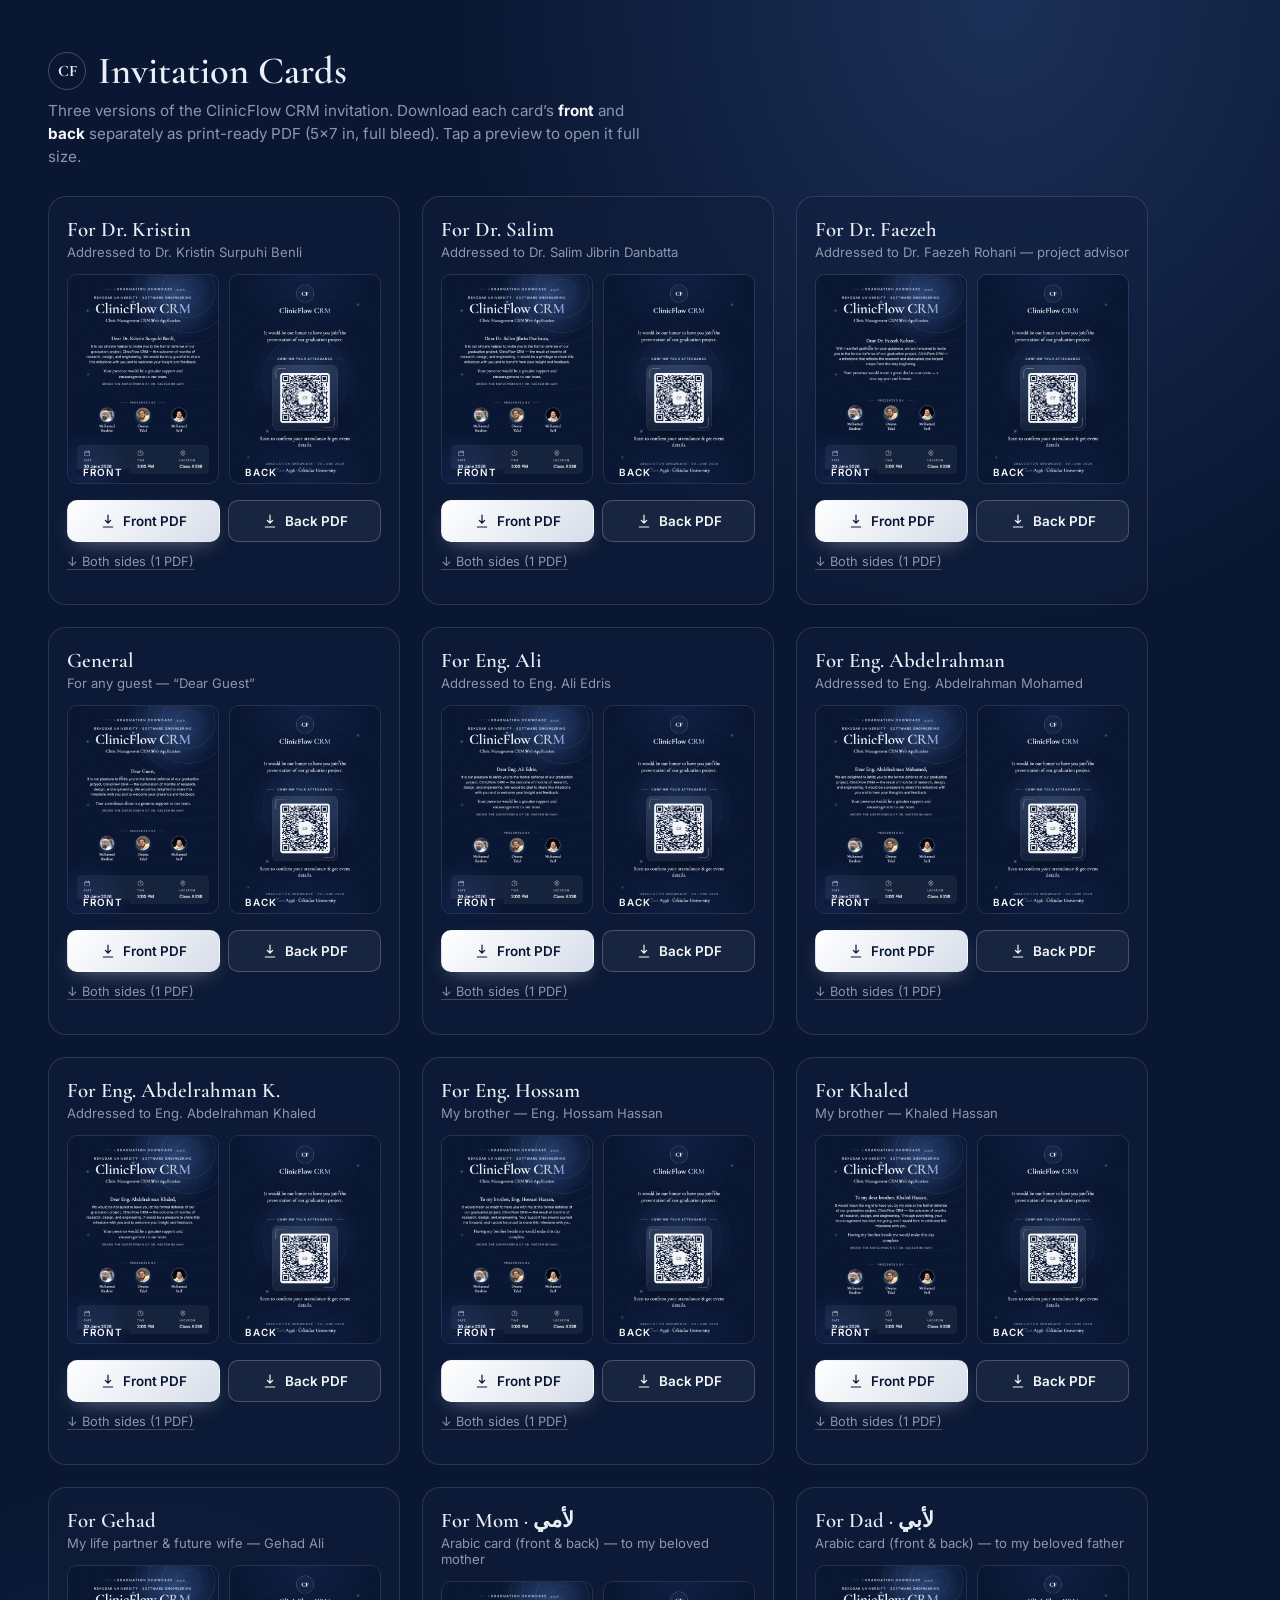
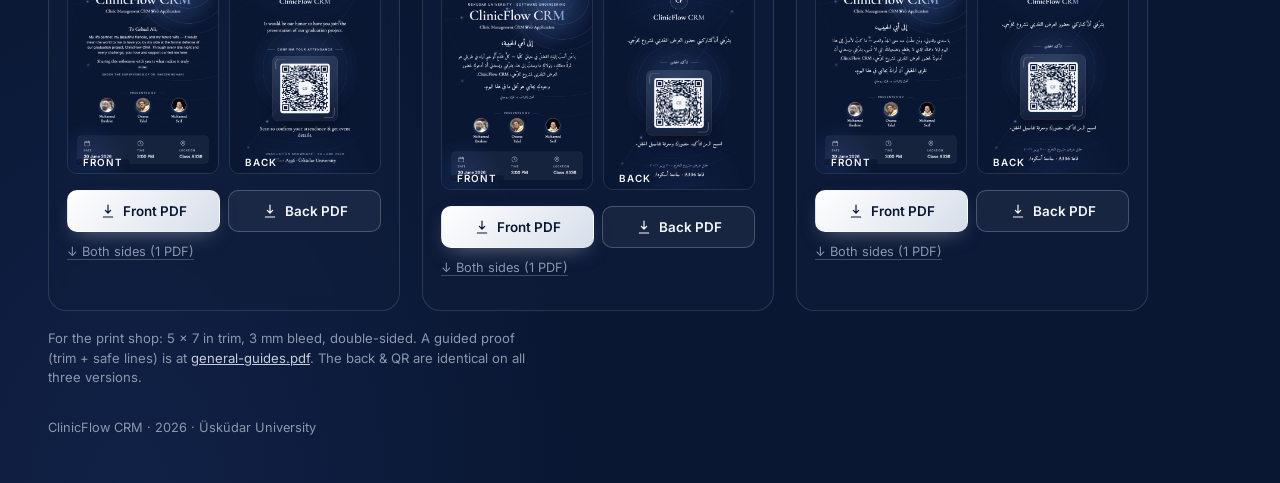
==== card/index.html @ 127b0c4c "Add card for Eng. Abdelrahman Khaled (?v=abdelrahmankhaled) Formal invitation + supervision line; ad" ====
<!DOCTYPE html>
<html lang="en">
<head>
  <meta charset="UTF-8" />
  <meta name="viewport" content="width=device-width, initial-scale=1, viewport-fit=cover" />
  <title>ClinicFlow CRM — Invitation Cards (Download)</title>
  <link rel="preconnect" href="https://fonts.googleapis.com" />
  <link rel="preconnect" href="https://fonts.gstatic.com" crossorigin />
  <link href="https://fonts.googleapis.com/css2?family=Cormorant+Garamond:wght@500;600;700&family=Inter:wght@400;500;600&display=swap" rel="stylesheet" />
  <style>
    :root{
      --midnight:#0A1733; --indigo:#13284F; --silver:#C7CEDB; --platinum:#EAEEF6;
      --ivory:#F4F6FA; --slate:#8B97AD; --glow:#5B86D6;
      --serif:"Cormorant Garamond",Georgia,serif; --sans:"Inter",system-ui,sans-serif;
    }
    *{box-sizing:border-box}
    body{margin:0;min-height:100vh;font-family:var(--sans);color:var(--ivory);
      background:radial-gradient(70% 50% at 78% 0%,rgba(91,134,214,.22),transparent 60%),
                 radial-gradient(60% 50% at 10% 100%,rgba(40,70,140,.22),transparent 58%),#0A1733;
      padding:clamp(22px,5vw,48px);}
    .head{display:flex;align-items:center;gap:12px;margin-bottom:6px}
    .mono{display:grid;place-items:center;width:38px;height:38px;border:1px solid rgba(199,206,219,.3);
      border-radius:50%;font-family:var(--serif);font-weight:700;color:var(--platinum)}
    h1{font-family:var(--serif);font-weight:600;font-size:clamp(1.7rem,5vw,2.4rem);margin:0;color:var(--platinum)}
    .lead{color:var(--slate);max-width:60ch;margin:6px 0 28px;font-size:.95rem;line-height:1.5}
    .grid{display:grid;gap:22px;grid-template-columns:repeat(auto-fit,minmax(280px,1fr));max-width:1100px}
    .card{border:1px solid rgba(199,206,219,.16);border-radius:18px;background:rgba(16,30,60,.5);
      padding:18px;backdrop-filter:blur(8px)}
    .card h2{font-family:var(--serif);font-weight:600;font-size:1.3rem;margin:2px 0 2px;color:var(--platinum)}
    .card .who{font-size:.82rem;color:var(--slate);margin:0 0 14px}
    .thumbs{display:flex;gap:10px;margin-bottom:16px}
    .thumbs a{flex:1;display:block;border-radius:10px;overflow:hidden;border:1px solid rgba(199,206,219,.14);
      line-height:0;position:relative}
    .thumbs img{width:100%;height:auto;display:block}
    .thumbs .lab{position:absolute;left:8px;bottom:8px;font-size:.62rem;font-weight:600;letter-spacing:.1em;
      text-transform:uppercase;color:var(--ivory);background:rgba(10,23,51,.7);padding:3px 7px;border-radius:6px}
    .btns{display:flex;flex-wrap:wrap;gap:8px}
    .btn{flex:1;min-width:90px;display:inline-flex;align-items:center;justify-content:center;gap:7px;
      min-height:42px;padding:0 14px;border-radius:10px;font:600 .84rem var(--sans);text-decoration:none;
      cursor:pointer;border:1px solid transparent;transition:transform .14s ease,box-shadow .2s ease,border-color .2s}
    .btn:active{transform:scale(.98)}
    .btn-front{background:linear-gradient(135deg,#fff,#D7DEEA);color:#0A1733;box-shadow:0 8px 22px -10px rgba(234,238,246,.5)}
    .btn-back{background:rgba(255,255,255,.05);color:var(--ivory);border-color:rgba(199,206,219,.28)}
    .btn-back:hover{border-color:var(--silver)}
    .btn svg{width:16px;height:16px;fill:none;stroke:currentColor;stroke-width:1.8;stroke-linecap:round;stroke-linejoin:round}
    .both{margin-top:8px}
    .both a{font-size:.8rem;color:var(--slate);text-decoration:none;border-bottom:1px solid rgba(139,151,173,.4)}
    .both a:hover{color:var(--ivory)}
    footer{margin-top:32px;color:var(--slate);font-size:.8rem}
    .tip{margin-top:18px;font-size:.82rem;color:var(--slate);max-width:60ch;line-height:1.5}
  </style>
</head>
<body>
  <div class="head"><span class="mono">CF</span><h1>Invitation Cards</h1></div>
  <p class="lead">Three versions of the ClinicFlow CRM invitation. Download each card’s
    <strong style="color:var(--ivory)">front</strong> and <strong style="color:var(--ivory)">back</strong>
    separately as print-ready PDF (5×7 in, full bleed). Tap a preview to open it full size.</p>

  <div class="grid">
    <!-- KRISTIN -->
    <div class="card">
      <h2>For Dr. Kristin</h2>
      <p class="who">Addressed to Dr. Kristin Surpuhi Benli</p>
      <div class="thumbs">
        <a href="card.html?v=kristin&only=front" target="_blank"><img src="exports/kristin-front.png" alt="Kristin card front"><span class="lab">Front</span></a>
        <a href="card.html?v=kristin&only=back" target="_blank"><img src="exports/kristin-back.png" alt="Card back"><span class="lab">Back</span></a>
      </div>
      <div class="btns">
        <a class="btn btn-front" href="exports/kristin-front.pdf" download><svg viewBox="0 0 24 24"><path d="M12 3v12M8 11l4 4 4-4M5 21h14"/></svg>Front PDF</a>
        <a class="btn btn-back" href="exports/kristin-back.pdf" download><svg viewBox="0 0 24 24"><path d="M12 3v12M8 11l4 4 4-4M5 21h14"/></svg>Back PDF</a>
      </div>
      <p class="both"><a href="exports/kristin-card.pdf" download>↓ Both sides (1 PDF)</a></p>
    </div>

    <!-- SALIM -->
    <div class="card">
      <h2>For Dr. Salim</h2>
      <p class="who">Addressed to Dr. Salim Jibrin Danbatta</p>
      <div class="thumbs">
        <a href="card.html?v=salim&only=front" target="_blank"><img src="exports/salim-front.png" alt="Salim card front"><span class="lab">Front</span></a>
        <a href="card.html?v=salim&only=back" target="_blank"><img src="exports/salim-back.png" alt="Card back"><span class="lab">Back</span></a>
      </div>
      <div class="btns">
        <a class="btn btn-front" href="exports/salim-front.pdf" download><svg viewBox="0 0 24 24"><path d="M12 3v12M8 11l4 4 4-4M5 21h14"/></svg>Front PDF</a>
        <a class="btn btn-back" href="exports/salim-back.pdf" download><svg viewBox="0 0 24 24"><path d="M12 3v12M8 11l4 4 4-4M5 21h14"/></svg>Back PDF</a>
      </div>
      <p class="both"><a href="exports/salim-card.pdf" download>↓ Both sides (1 PDF)</a></p>
    </div>

    <!-- FAEZEH -->
    <div class="card">
      <h2>For Dr. Faezeh</h2>
      <p class="who">Addressed to Dr. Faezeh Rohani — project advisor</p>
      <div class="thumbs">
        <a href="card.html?v=faezeh&only=front" target="_blank"><img src="exports/faezeh-front.png" alt="Faezeh card front"><span class="lab">Front</span></a>
        <a href="card.html?v=faezeh&only=back" target="_blank"><img src="exports/faezeh-back.png" alt="Card back"><span class="lab">Back</span></a>
      </div>
      <div class="btns">
        <a class="btn btn-front" href="exports/faezeh-front.pdf" download><svg viewBox="0 0 24 24"><path d="M12 3v12M8 11l4 4 4-4M5 21h14"/></svg>Front PDF</a>
        <a class="btn btn-back" href="exports/faezeh-back.pdf" download><svg viewBox="0 0 24 24"><path d="M12 3v12M8 11l4 4 4-4M5 21h14"/></svg>Back PDF</a>
      </div>
      <p class="both"><a href="exports/faezeh-card.pdf" download>↓ Both sides (1 PDF)</a></p>
    </div>

    <!-- GENERAL -->
    <div class="card">
      <h2>General</h2>
      <p class="who">For any guest — “Dear Guest”</p>
      <div class="thumbs">
        <a href="card.html?v=general&only=front" target="_blank"><img src="exports/general-front.png" alt="General card front"><span class="lab">Front</span></a>
        <a href="card.html?v=general&only=back" target="_blank"><img src="exports/general-back.png" alt="Card back"><span class="lab">Back</span></a>
      </div>
      <div class="btns">
        <a class="btn btn-front" href="exports/general-front.pdf" download><svg viewBox="0 0 24 24"><path d="M12 3v12M8 11l4 4 4-4M5 21h14"/></svg>Front PDF</a>
        <a class="btn btn-back" href="exports/general-back.pdf" download><svg viewBox="0 0 24 24"><path d="M12 3v12M8 11l4 4 4-4M5 21h14"/></svg>Back PDF</a>
      </div>
      <p class="both"><a href="exports/general-card.pdf" download>↓ Both sides (1 PDF)</a></p>
    </div>

    <!-- ALI -->
    <div class="card">
      <h2>For Eng. Ali</h2>
      <p class="who">Addressed to Eng. Ali Edris</p>
      <div class="thumbs">
        <a href="card.html?v=ali&only=front" target="_blank"><img src="exports/ali-front.png" alt="Ali card front"><span class="lab">Front</span></a>
        <a href="card.html?v=ali&only=back" target="_blank"><img src="exports/ali-back.png" alt="Card back"><span class="lab">Back</span></a>
      </div>
      <div class="btns">
        <a class="btn btn-front" href="exports/ali-front.pdf" download><svg viewBox="0 0 24 24"><path d="M12 3v12M8 11l4 4 4-4M5 21h14"/></svg>Front PDF</a>
        <a class="btn btn-back" href="exports/ali-back.pdf" download><svg viewBox="0 0 24 24"><path d="M12 3v12M8 11l4 4 4-4M5 21h14"/></svg>Back PDF</a>
      </div>
      <p class="both"><a href="exports/ali-card.pdf" download>↓ Both sides (1 PDF)</a></p>
    </div>

    <!-- ABDELRAHMAN -->
    <div class="card">
      <h2>For Eng. Abdelrahman</h2>
      <p class="who">Addressed to Eng. Abdelrahman Mohamed</p>
      <div class="thumbs">
        <a href="card.html?v=abdelrahman&only=front" target="_blank"><img src="exports/abdelrahman-front.png" alt="Abdelrahman card front"><span class="lab">Front</span></a>
        <a href="card.html?v=abdelrahman&only=back" target="_blank"><img src="exports/abdelrahman-back.png" alt="Card back"><span class="lab">Back</span></a>
      </div>
      <div class="btns">
        <a class="btn btn-front" href="exports/abdelrahman-front.pdf" download><svg viewBox="0 0 24 24"><path d="M12 3v12M8 11l4 4 4-4M5 21h14"/></svg>Front PDF</a>
        <a class="btn btn-back" href="exports/abdelrahman-back.pdf" download><svg viewBox="0 0 24 24"><path d="M12 3v12M8 11l4 4 4-4M5 21h14"/></svg>Back PDF</a>
      </div>
      <p class="both"><a href="exports/abdelrahman-card.pdf" download>↓ Both sides (1 PDF)</a></p>
    </div>

    <!-- ABDELRAHMAN KHALED -->
    <div class="card">
      <h2>For Eng. Abdelrahman K.</h2>
      <p class="who">Addressed to Eng. Abdelrahman Khaled</p>
      <div class="thumbs">
        <a href="card.html?v=abdelrahmankhaled&only=front" target="_blank"><img src="exports/abdelrahmankhaled-front.png" alt="Abdelrahman Khaled card front"><span class="lab">Front</span></a>
        <a href="card.html?v=abdelrahmankhaled&only=back" target="_blank"><img src="exports/abdelrahmankhaled-back.png" alt="Card back"><span class="lab">Back</span></a>
      </div>
      <div class="btns">
        <a class="btn btn-front" href="exports/abdelrahmankhaled-front.pdf" download><svg viewBox="0 0 24 24"><path d="M12 3v12M8 11l4 4 4-4M5 21h14"/></svg>Front PDF</a>
        <a class="btn btn-back" href="exports/abdelrahmankhaled-back.pdf" download><svg viewBox="0 0 24 24"><path d="M12 3v12M8 11l4 4 4-4M5 21h14"/></svg>Back PDF</a>
      </div>
      <p class="both"><a href="exports/abdelrahmankhaled-card.pdf" download>↓ Both sides (1 PDF)</a></p>
    </div>

    <!-- HOSSAM -->
    <div class="card">
      <h2>For Eng. Hossam</h2>
      <p class="who">My brother — Eng. Hossam Hassan</p>
      <div class="thumbs">
        <a href="card.html?v=hossam&only=front" target="_blank"><img src="exports/hossam-front.png" alt="Hossam card front"><span class="lab">Front</span></a>
        <a href="card.html?v=hossam&only=back" target="_blank"><img src="exports/hossam-back.png" alt="Card back"><span class="lab">Back</span></a>
      </div>
      <div class="btns">
        <a class="btn btn-front" href="exports/hossam-front.pdf" download><svg viewBox="0 0 24 24"><path d="M12 3v12M8 11l4 4 4-4M5 21h14"/></svg>Front PDF</a>
        <a class="btn btn-back" href="exports/hossam-back.pdf" download><svg viewBox="0 0 24 24"><path d="M12 3v12M8 11l4 4 4-4M5 21h14"/></svg>Back PDF</a>
      </div>
      <p class="both"><a href="exports/hossam-card.pdf" download>↓ Both sides (1 PDF)</a></p>
    </div>

    <!-- KHALED -->
    <div class="card">
      <h2>For Khaled</h2>
      <p class="who">My brother — Khaled Hassan</p>
      <div class="thumbs">
        <a href="card.html?v=khaled&only=front" target="_blank"><img src="exports/khaled-front.png" alt="Khaled card front"><span class="lab">Front</span></a>
        <a href="card.html?v=khaled&only=back" target="_blank"><img src="exports/khaled-back.png" alt="Card back"><span class="lab">Back</span></a>
      </div>
      <div class="btns">
        <a class="btn btn-front" href="exports/khaled-front.pdf" download><svg viewBox="0 0 24 24"><path d="M12 3v12M8 11l4 4 4-4M5 21h14"/></svg>Front PDF</a>
        <a class="btn btn-back" href="exports/khaled-back.pdf" download><svg viewBox="0 0 24 24"><path d="M12 3v12M8 11l4 4 4-4M5 21h14"/></svg>Back PDF</a>
      </div>
      <p class="both"><a href="exports/khaled-card.pdf" download>↓ Both sides (1 PDF)</a></p>
    </div>

    <!-- GEHAD -->
    <div class="card">
      <h2>For Gehad</h2>
      <p class="who">My life partner &amp; future wife — Gehad Ali</p>
      <div class="thumbs">
        <a href="card.html?v=gehad&only=front" target="_blank"><img src="exports/gehad-front.png" alt="Gehad card front"><span class="lab">Front</span></a>
        <a href="card.html?v=gehad&only=back" target="_blank"><img src="exports/gehad-back.png" alt="Card back"><span class="lab">Back</span></a>
      </div>
      <div class="btns">
        <a class="btn btn-front" href="exports/gehad-front.pdf" download><svg viewBox="0 0 24 24"><path d="M12 3v12M8 11l4 4 4-4M5 21h14"/></svg>Front PDF</a>
        <a class="btn btn-back" href="exports/gehad-back.pdf" download><svg viewBox="0 0 24 24"><path d="M12 3v12M8 11l4 4 4-4M5 21h14"/></svg>Back PDF</a>
      </div>
      <p class="both"><a href="exports/gehad-card.pdf" download>↓ Both sides (1 PDF)</a></p>
    </div>

    <!-- MOTHER (Arabic) -->
    <div class="card">
      <h2>For Mom · لأمي</h2>
      <p class="who">Arabic card (front &amp; back) — to my beloved mother</p>
      <div class="thumbs">
        <a href="card.html?v=mother&only=front" target="_blank"><img src="exports/mother-front.png" alt="Mother card front"><span class="lab">Front</span></a>
        <a href="card.html?v=mother&only=back" target="_blank"><img src="exports/mother-back.png" alt="Card back"><span class="lab">Back</span></a>
      </div>
      <div class="btns">
        <a class="btn btn-front" href="exports/mother-front.pdf" download><svg viewBox="0 0 24 24"><path d="M12 3v12M8 11l4 4 4-4M5 21h14"/></svg>Front PDF</a>
        <a class="btn btn-back" href="exports/mother-back.pdf" download><svg viewBox="0 0 24 24"><path d="M12 3v12M8 11l4 4 4-4M5 21h14"/></svg>Back PDF</a>
      </div>
      <p class="both"><a href="exports/mother-card.pdf" download>↓ Both sides (1 PDF)</a></p>
    </div>

    <!-- FATHER (Arabic) -->
    <div class="card">
      <h2>For Dad · لأبي</h2>
      <p class="who">Arabic card (front &amp; back) — to my beloved father</p>
      <div class="thumbs">
        <a href="card.html?v=father&only=front" target="_blank"><img src="exports/father-front.png" alt="Father card front"><span class="lab">Front</span></a>
        <a href="card.html?v=father&only=back" target="_blank"><img src="exports/father-back.png" alt="Father card back"><span class="lab">Back</span></a>
      </div>
      <div class="btns">
        <a class="btn btn-front" href="exports/father-front.pdf" download><svg viewBox="0 0 24 24"><path d="M12 3v12M8 11l4 4 4-4M5 21h14"/></svg>Front PDF</a>
        <a class="btn btn-back" href="exports/father-back.pdf" download><svg viewBox="0 0 24 24"><path d="M12 3v12M8 11l4 4 4-4M5 21h14"/></svg>Back PDF</a>
      </div>
      <p class="both"><a href="exports/father-card.pdf" download>↓ Both sides (1 PDF)</a></p>
    </div>
  </div>

  <p class="tip">For the print shop: 5 × 7 in trim, 3 mm bleed, double-sided. A guided proof
    (trim + safe lines) is at <a href="exports/general-guides.pdf" download style="color:var(--silver)">general-guides.pdf</a>.
    The back &amp; QR are identical on all three versions.</p>

  <footer>ClinicFlow CRM · 2026 · Üsküdar University</footer>
</body>
</html>
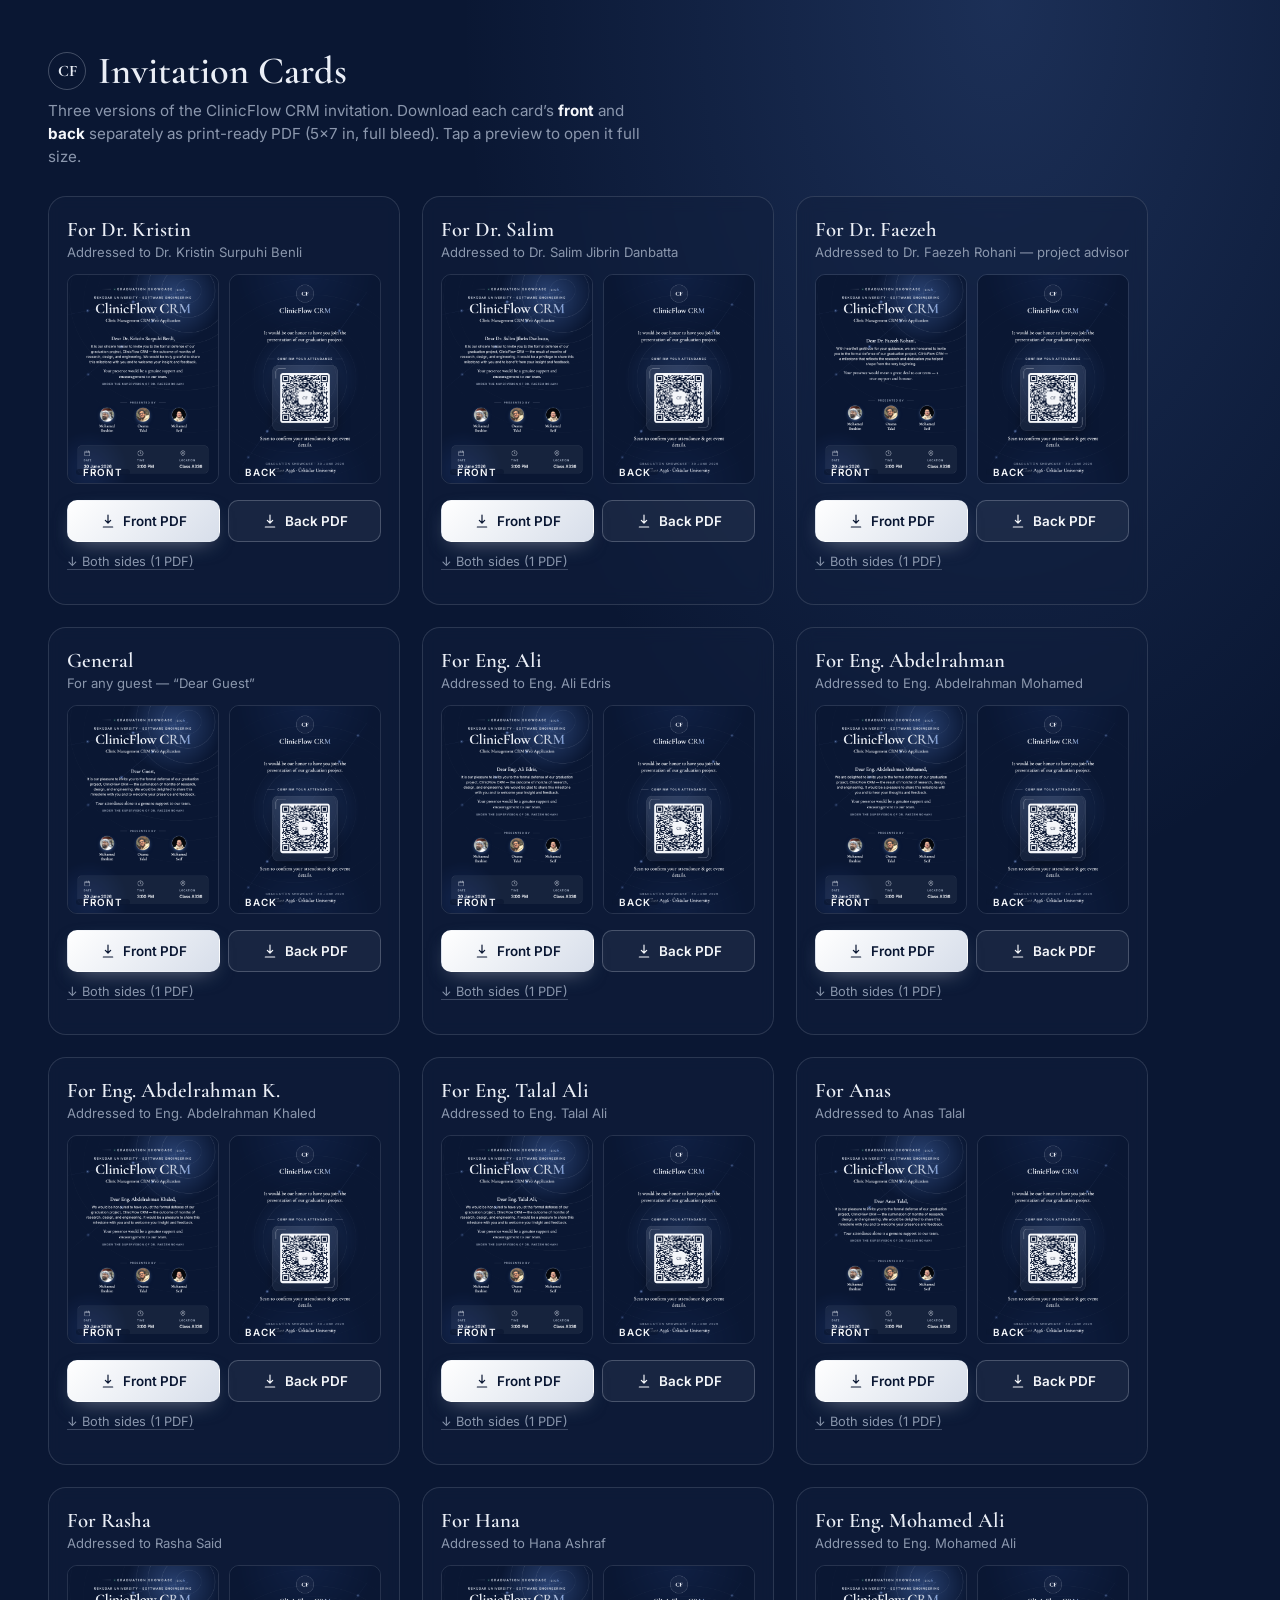
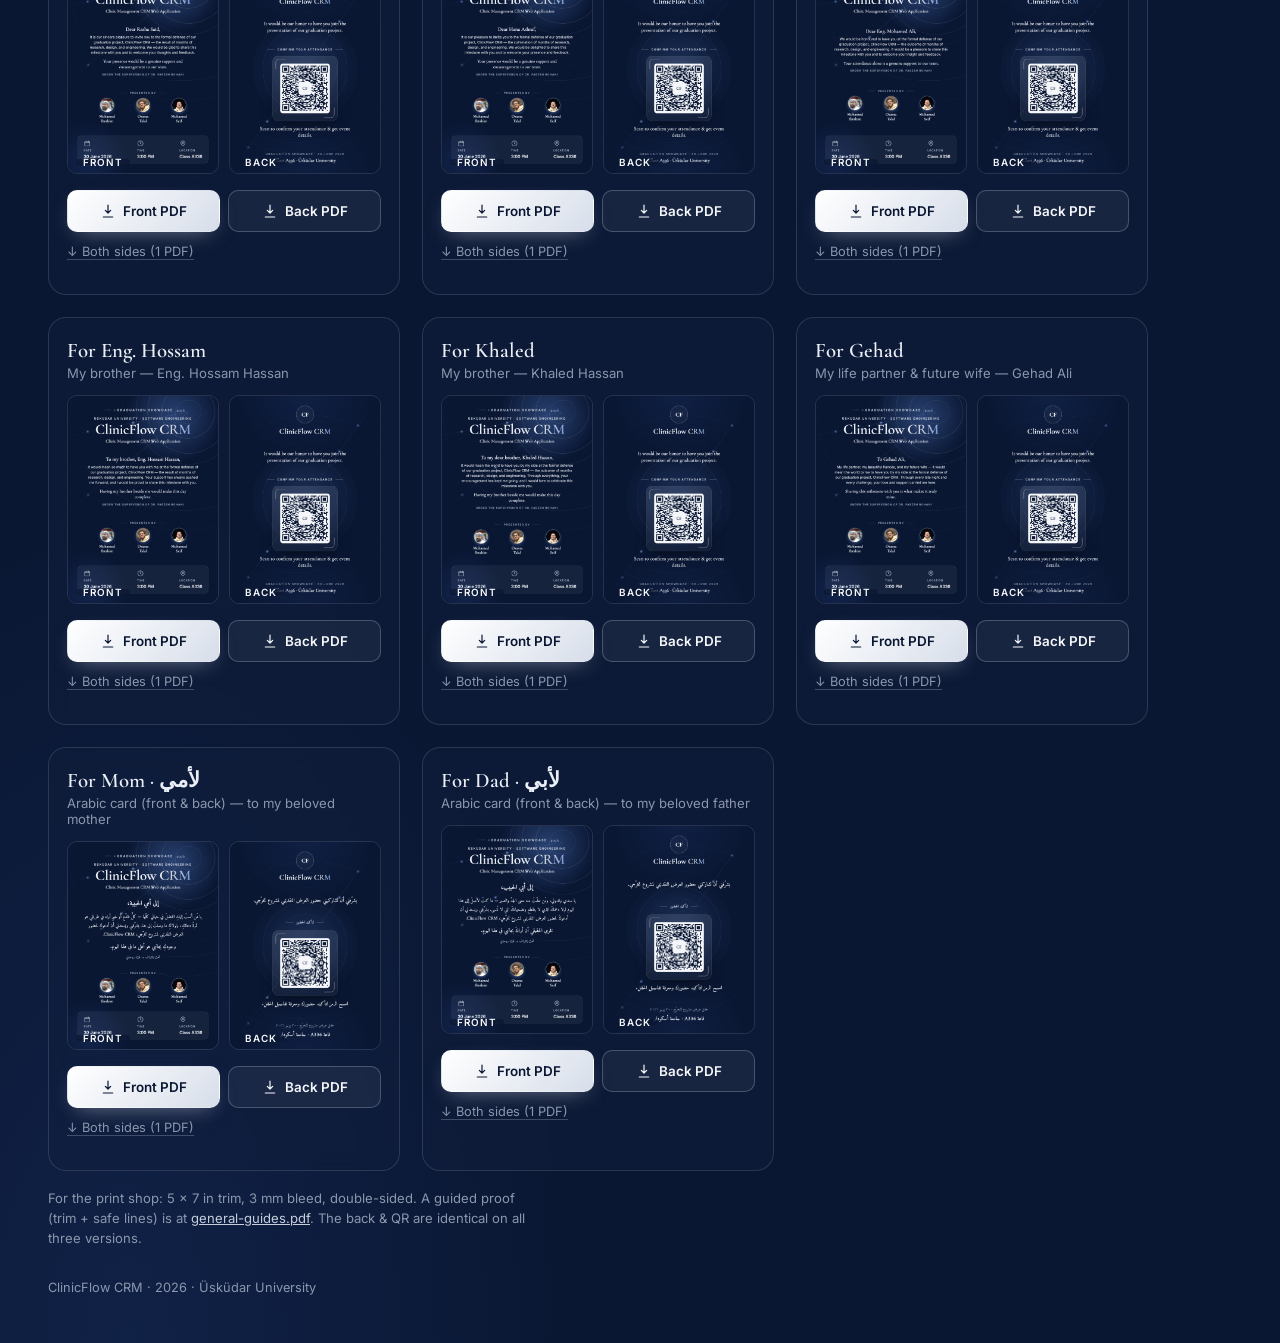
==== commit d895f761: "Add 5 guest cards: Eng. Talal Ali, Anas Talal, Rasha Said, Hana Ashraf, Eng. Mohamed Ali Formal invi" ====
--- a/card/index.html
+++ b/card/index.html
@@ -162,6 +162,81 @@
       <p class="both"><a href="exports/abdelrahmankhaled-card.pdf" download>↓ Both sides (1 PDF)</a></p>
     </div>
 
+    <!-- TALAL ALI -->
+    <div class="card">
+      <h2>For Eng. Talal Ali</h2>
+      <p class="who">Addressed to Eng. Talal Ali</p>
+      <div class="thumbs">
+        <a href="card.html?v=talalali&only=front" target="_blank"><img src="exports/talalali-front.png" alt="Talal Ali card front"><span class="lab">Front</span></a>
+        <a href="card.html?v=talalali&only=back" target="_blank"><img src="exports/talalali-back.png" alt="Card back"><span class="lab">Back</span></a>
+      </div>
+      <div class="btns">
+        <a class="btn btn-front" href="exports/talalali-front.pdf" download><svg viewBox="0 0 24 24"><path d="M12 3v12M8 11l4 4 4-4M5 21h14"/></svg>Front PDF</a>
+        <a class="btn btn-back" href="exports/talalali-back.pdf" download><svg viewBox="0 0 24 24"><path d="M12 3v12M8 11l4 4 4-4M5 21h14"/></svg>Back PDF</a>
+      </div>
+      <p class="both"><a href="exports/talalali-card.pdf" download>↓ Both sides (1 PDF)</a></p>
+    </div>
+
+    <!-- ANAS -->
+    <div class="card">
+      <h2>For Anas</h2>
+      <p class="who">Addressed to Anas Talal</p>
+      <div class="thumbs">
+        <a href="card.html?v=anas&only=front" target="_blank"><img src="exports/anas-front.png" alt="Anas card front"><span class="lab">Front</span></a>
+        <a href="card.html?v=anas&only=back" target="_blank"><img src="exports/anas-back.png" alt="Card back"><span class="lab">Back</span></a>
+      </div>
+      <div class="btns">
+        <a class="btn btn-front" href="exports/anas-front.pdf" download><svg viewBox="0 0 24 24"><path d="M12 3v12M8 11l4 4 4-4M5 21h14"/></svg>Front PDF</a>
+        <a class="btn btn-back" href="exports/anas-back.pdf" download><svg viewBox="0 0 24 24"><path d="M12 3v12M8 11l4 4 4-4M5 21h14"/></svg>Back PDF</a>
+      </div>
+      <p class="both"><a href="exports/anas-card.pdf" download>↓ Both sides (1 PDF)</a></p>
+    </div>
+
+    <!-- RASHA -->
+    <div class="card">
+      <h2>For Rasha</h2>
+      <p class="who">Addressed to Rasha Said</p>
+      <div class="thumbs">
+        <a href="card.html?v=rasha&only=front" target="_blank"><img src="exports/rasha-front.png" alt="Rasha card front"><span class="lab">Front</span></a>
+        <a href="card.html?v=rasha&only=back" target="_blank"><img src="exports/rasha-back.png" alt="Card back"><span class="lab">Back</span></a>
+      </div>
+      <div class="btns">
+        <a class="btn btn-front" href="exports/rasha-front.pdf" download><svg viewBox="0 0 24 24"><path d="M12 3v12M8 11l4 4 4-4M5 21h14"/></svg>Front PDF</a>
+        <a class="btn btn-back" href="exports/rasha-back.pdf" download><svg viewBox="0 0 24 24"><path d="M12 3v12M8 11l4 4 4-4M5 21h14"/></svg>Back PDF</a>
+      </div>
+      <p class="both"><a href="exports/rasha-card.pdf" download>↓ Both sides (1 PDF)</a></p>
+    </div>
+
+    <!-- HANA -->
+    <div class="card">
+      <h2>For Hana</h2>
+      <p class="who">Addressed to Hana Ashraf</p>
+      <div class="thumbs">
+        <a href="card.html?v=hana&only=front" target="_blank"><img src="exports/hana-front.png" alt="Hana card front"><span class="lab">Front</span></a>
+        <a href="card.html?v=hana&only=back" target="_blank"><img src="exports/hana-back.png" alt="Card back"><span class="lab">Back</span></a>
+      </div>
+      <div class="btns">
+        <a class="btn btn-front" href="exports/hana-front.pdf" download><svg viewBox="0 0 24 24"><path d="M12 3v12M8 11l4 4 4-4M5 21h14"/></svg>Front PDF</a>
+        <a class="btn btn-back" href="exports/hana-back.pdf" download><svg viewBox="0 0 24 24"><path d="M12 3v12M8 11l4 4 4-4M5 21h14"/></svg>Back PDF</a>
+      </div>
+      <p class="both"><a href="exports/hana-card.pdf" download>↓ Both sides (1 PDF)</a></p>
+    </div>
+
+    <!-- MOHAMED ALI -->
+    <div class="card">
+      <h2>For Eng. Mohamed Ali</h2>
+      <p class="who">Addressed to Eng. Mohamed Ali</p>
+      <div class="thumbs">
+        <a href="card.html?v=mohamedali&only=front" target="_blank"><img src="exports/mohamedali-front.png" alt="Mohamed Ali card front"><span class="lab">Front</span></a>
+        <a href="card.html?v=mohamedali&only=back" target="_blank"><img src="exports/mohamedali-back.png" alt="Card back"><span class="lab">Back</span></a>
+      </div>
+      <div class="btns">
+        <a class="btn btn-front" href="exports/mohamedali-front.pdf" download><svg viewBox="0 0 24 24"><path d="M12 3v12M8 11l4 4 4-4M5 21h14"/></svg>Front PDF</a>
+        <a class="btn btn-back" href="exports/mohamedali-back.pdf" download><svg viewBox="0 0 24 24"><path d="M12 3v12M8 11l4 4 4-4M5 21h14"/></svg>Back PDF</a>
+      </div>
+      <p class="both"><a href="exports/mohamedali-card.pdf" download>↓ Both sides (1 PDF)</a></p>
+    </div>
+
     <!-- HOSSAM -->
     <div class="card">
       <h2>For Eng. Hossam</h2>
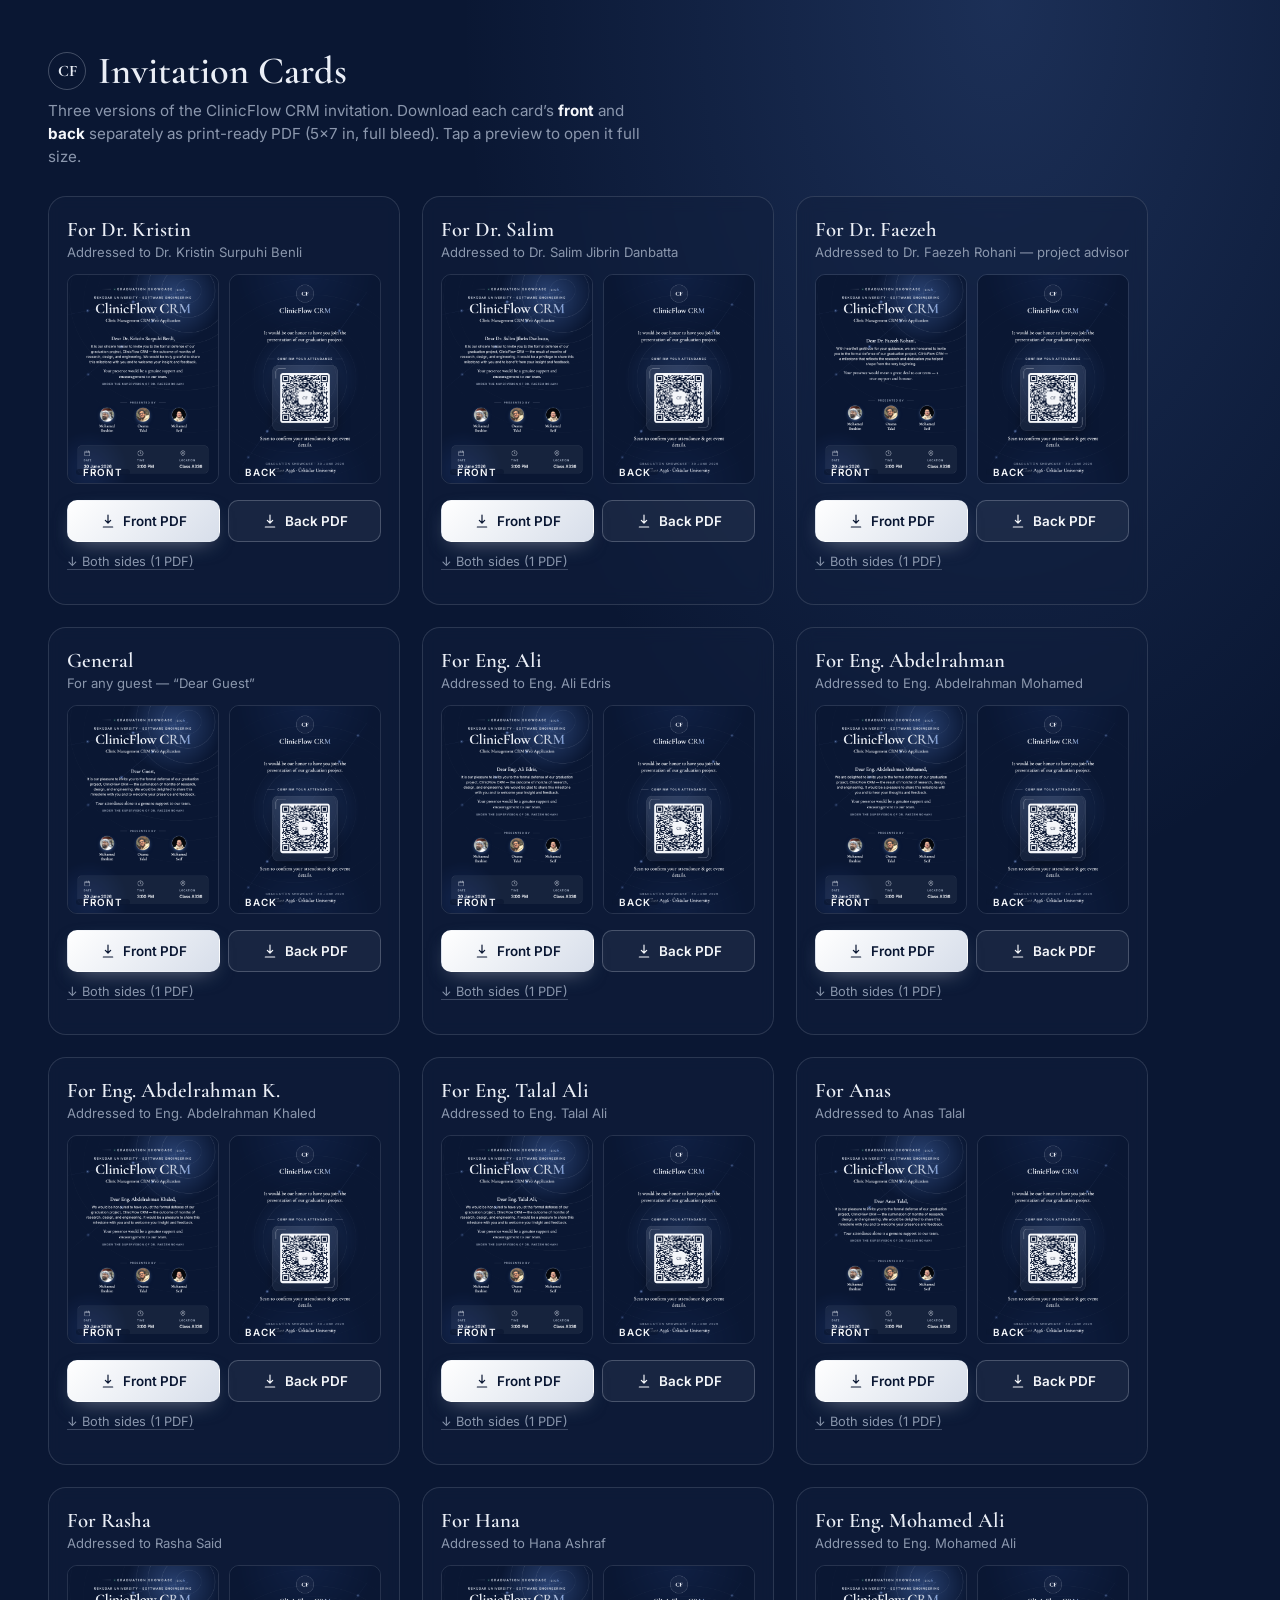
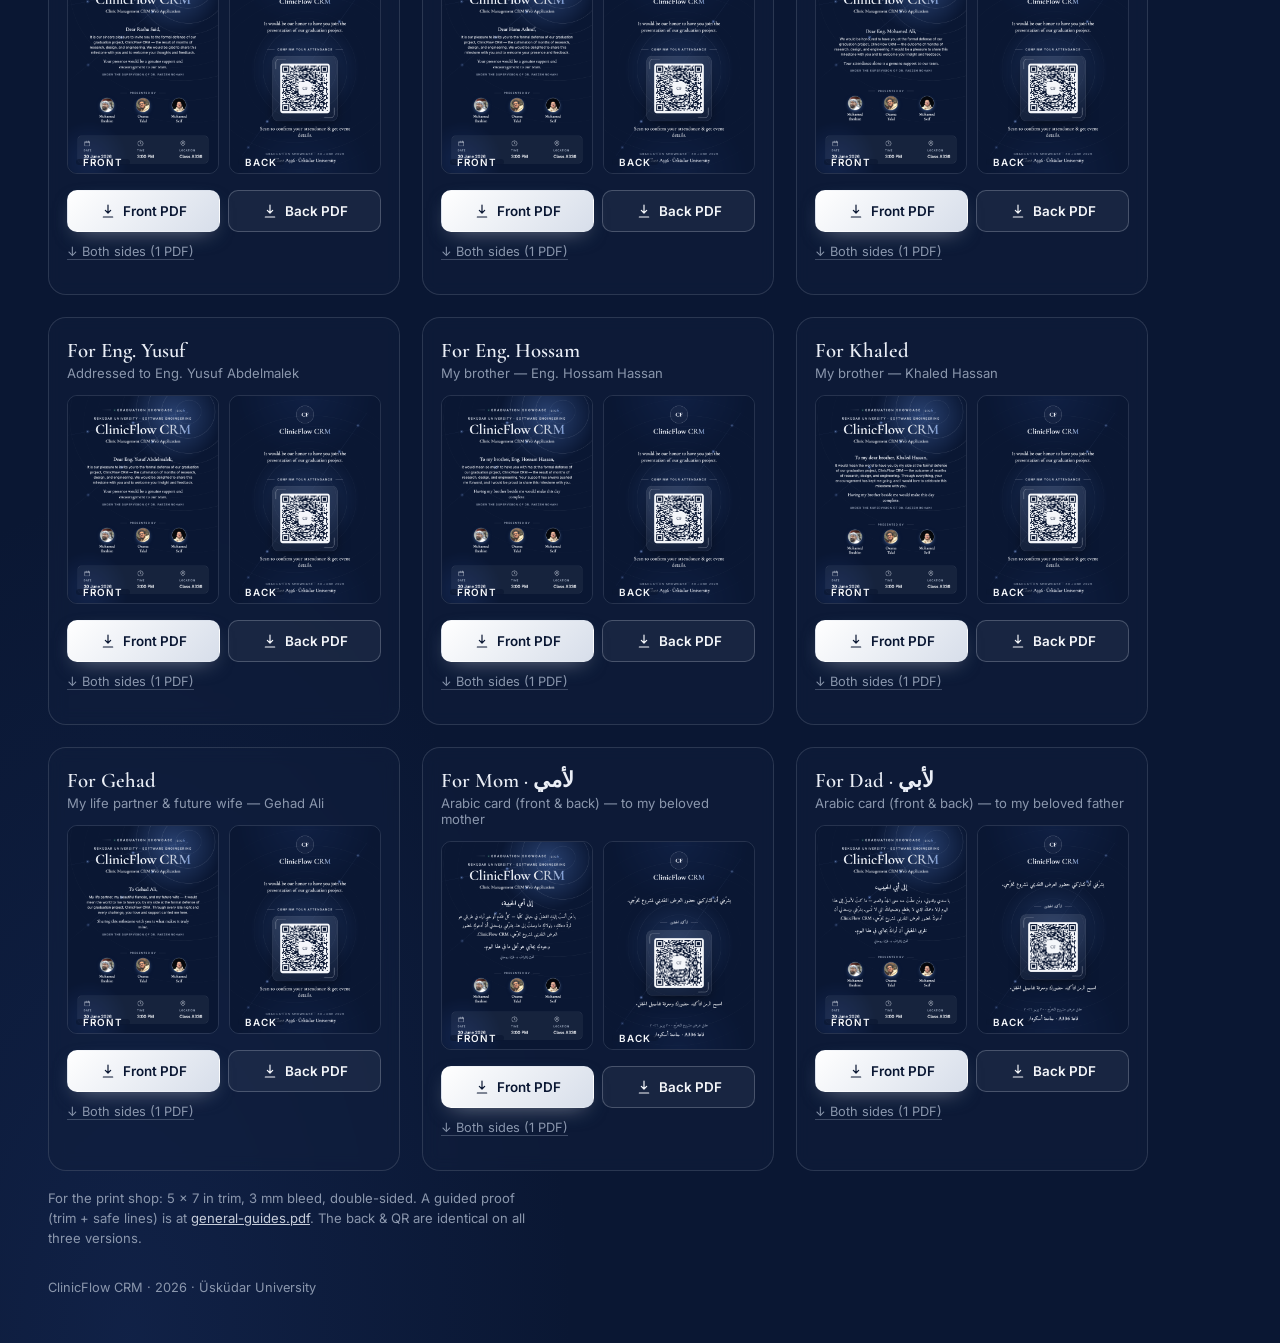
==== commit ce63d21a: "Add card for Eng. Yusuf Abdelmalek (?v=yusuf) — 5x7 + A6 Formal invitation + supervision line; added" ====
--- a/card/index.html
+++ b/card/index.html
@@ -237,6 +237,21 @@
       <p class="both"><a href="exports/mohamedali-card.pdf" download>↓ Both sides (1 PDF)</a></p>
     </div>
 
+    <!-- YUSUF -->
+    <div class="card">
+      <h2>For Eng. Yusuf</h2>
+      <p class="who">Addressed to Eng. Yusuf Abdelmalek</p>
+      <div class="thumbs">
+        <a href="card.html?v=yusuf&only=front" target="_blank"><img src="exports/yusuf-front.png" alt="Yusuf card front"><span class="lab">Front</span></a>
+        <a href="card.html?v=yusuf&only=back" target="_blank"><img src="exports/yusuf-back.png" alt="Card back"><span class="lab">Back</span></a>
+      </div>
+      <div class="btns">
+        <a class="btn btn-front" href="exports/yusuf-front.pdf" download><svg viewBox="0 0 24 24"><path d="M12 3v12M8 11l4 4 4-4M5 21h14"/></svg>Front PDF</a>
+        <a class="btn btn-back" href="exports/yusuf-back.pdf" download><svg viewBox="0 0 24 24"><path d="M12 3v12M8 11l4 4 4-4M5 21h14"/></svg>Back PDF</a>
+      </div>
+      <p class="both"><a href="exports/yusuf-card.pdf" download>↓ Both sides (1 PDF)</a></p>
+    </div>
+
     <!-- HOSSAM -->
     <div class="card">
       <h2>For Eng. Hossam</h2>
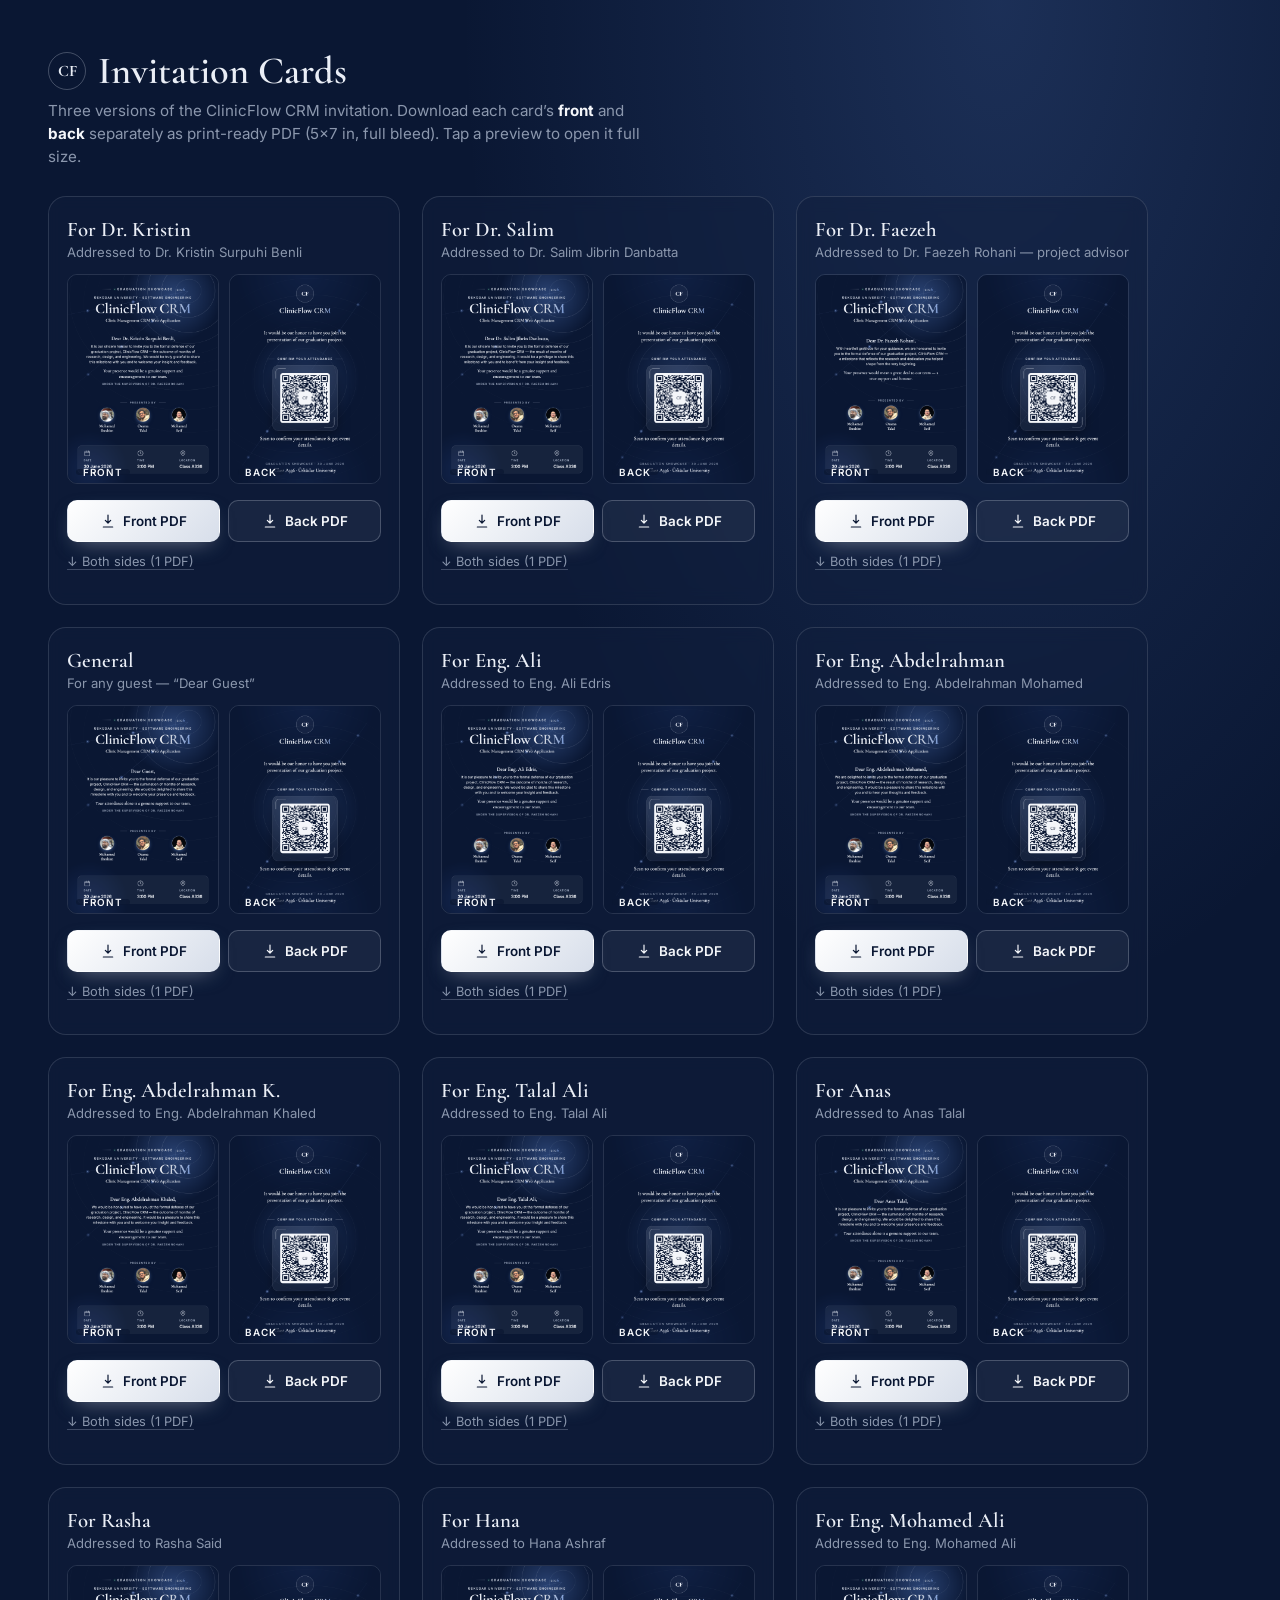
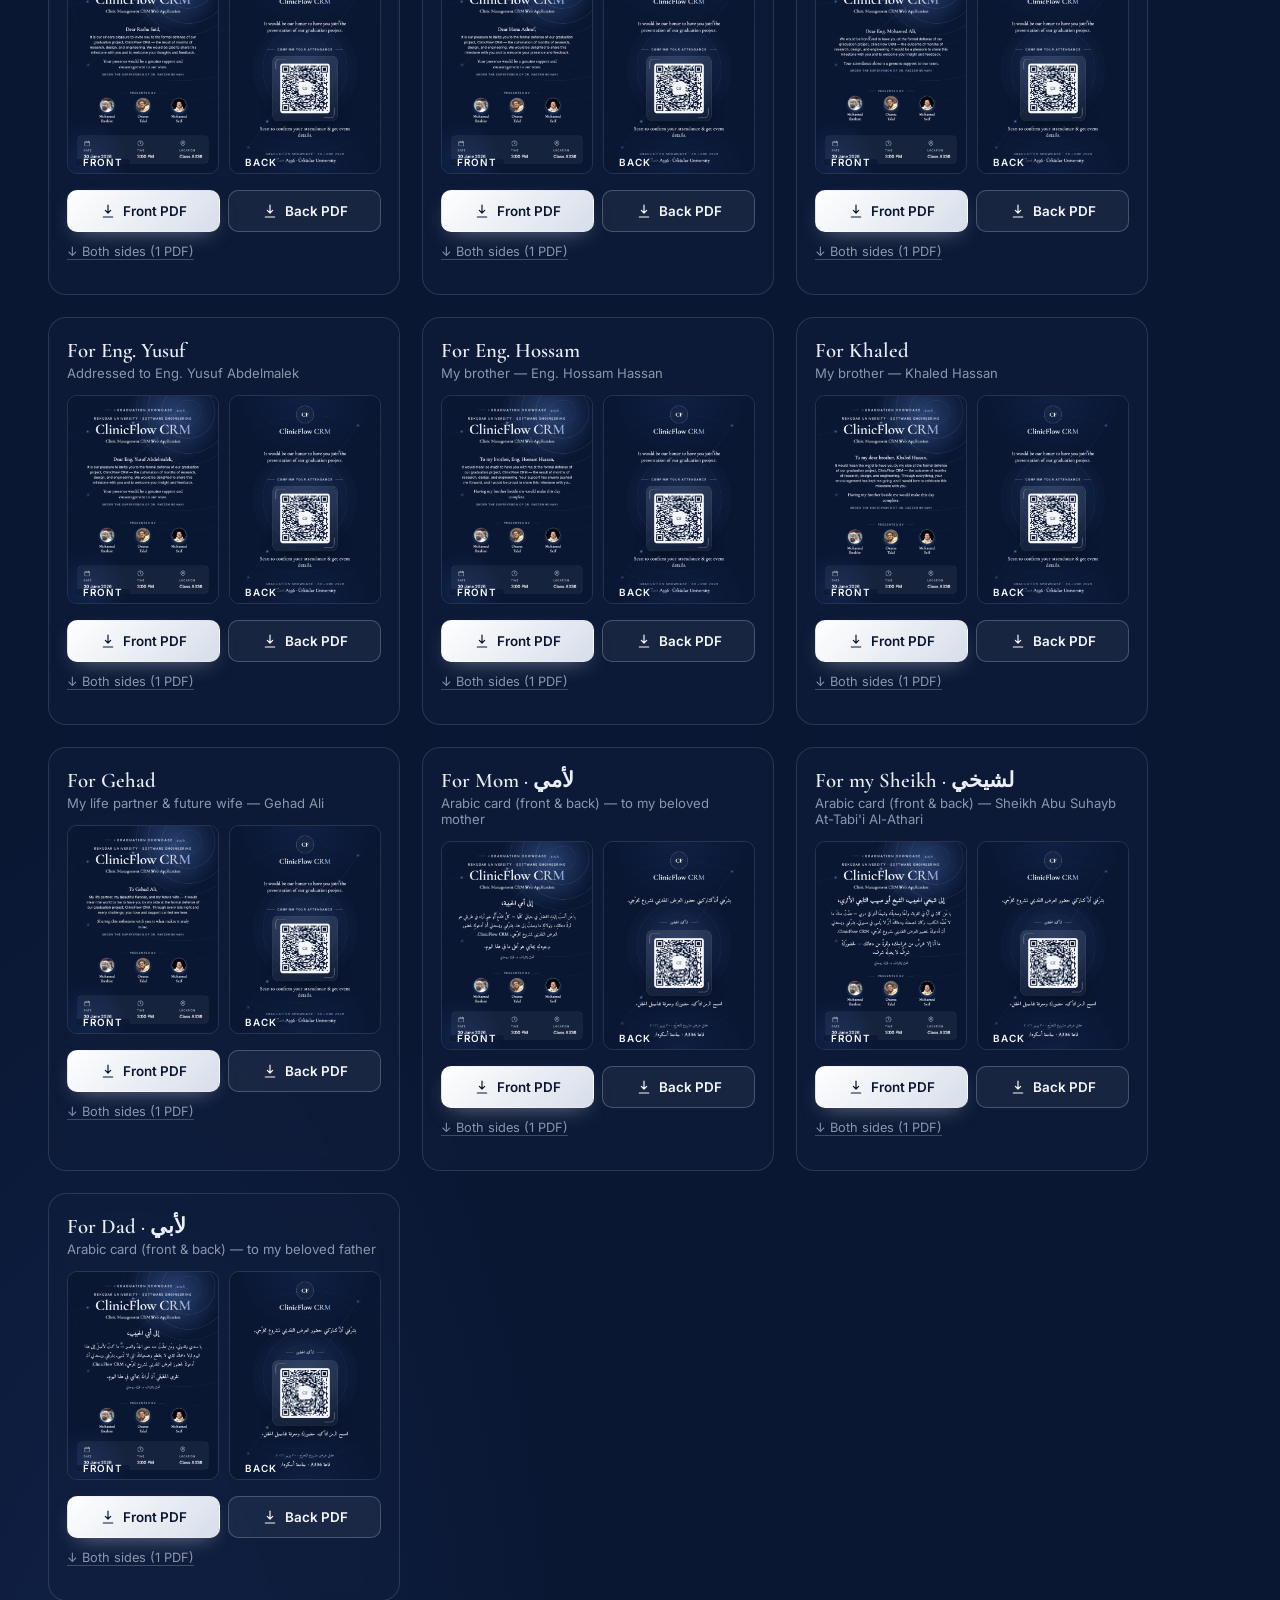
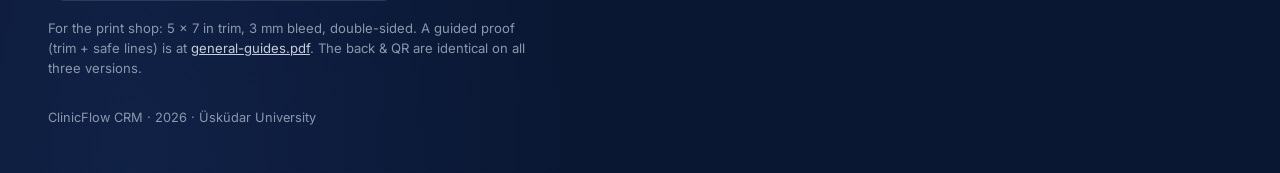
==== commit 0b82b77a: "Add Arabic card for Sheikh Abu Suhayb At-Tabi'i Al-Athari (?v=sheikh) — 5x7 + A6 Heartfelt Arabic in" ====
--- a/card/index.html
+++ b/card/index.html
@@ -312,6 +312,21 @@
       <p class="both"><a href="exports/mother-card.pdf" download>↓ Both sides (1 PDF)</a></p>
     </div>
 
+    <!-- SHEIKH (Arabic) -->
+    <div class="card">
+      <h2>For my Sheikh · لشيخي</h2>
+      <p class="who">Arabic card (front &amp; back) — Sheikh Abu Suhayb At-Tabi'i Al-Athari</p>
+      <div class="thumbs">
+        <a href="card.html?v=sheikh&only=front" target="_blank"><img src="exports/sheikh-front.png" alt="Sheikh card front"><span class="lab">Front</span></a>
+        <a href="card.html?v=sheikh&only=back" target="_blank"><img src="exports/sheikh-back.png" alt="Sheikh card back"><span class="lab">Back</span></a>
+      </div>
+      <div class="btns">
+        <a class="btn btn-front" href="exports/sheikh-front.pdf" download><svg viewBox="0 0 24 24"><path d="M12 3v12M8 11l4 4 4-4M5 21h14"/></svg>Front PDF</a>
+        <a class="btn btn-back" href="exports/sheikh-back.pdf" download><svg viewBox="0 0 24 24"><path d="M12 3v12M8 11l4 4 4-4M5 21h14"/></svg>Back PDF</a>
+      </div>
+      <p class="both"><a href="exports/sheikh-card.pdf" download>↓ Both sides (1 PDF)</a></p>
+    </div>
+
     <!-- FATHER (Arabic) -->
     <div class="card">
       <h2>For Dad · لأبي</h2>
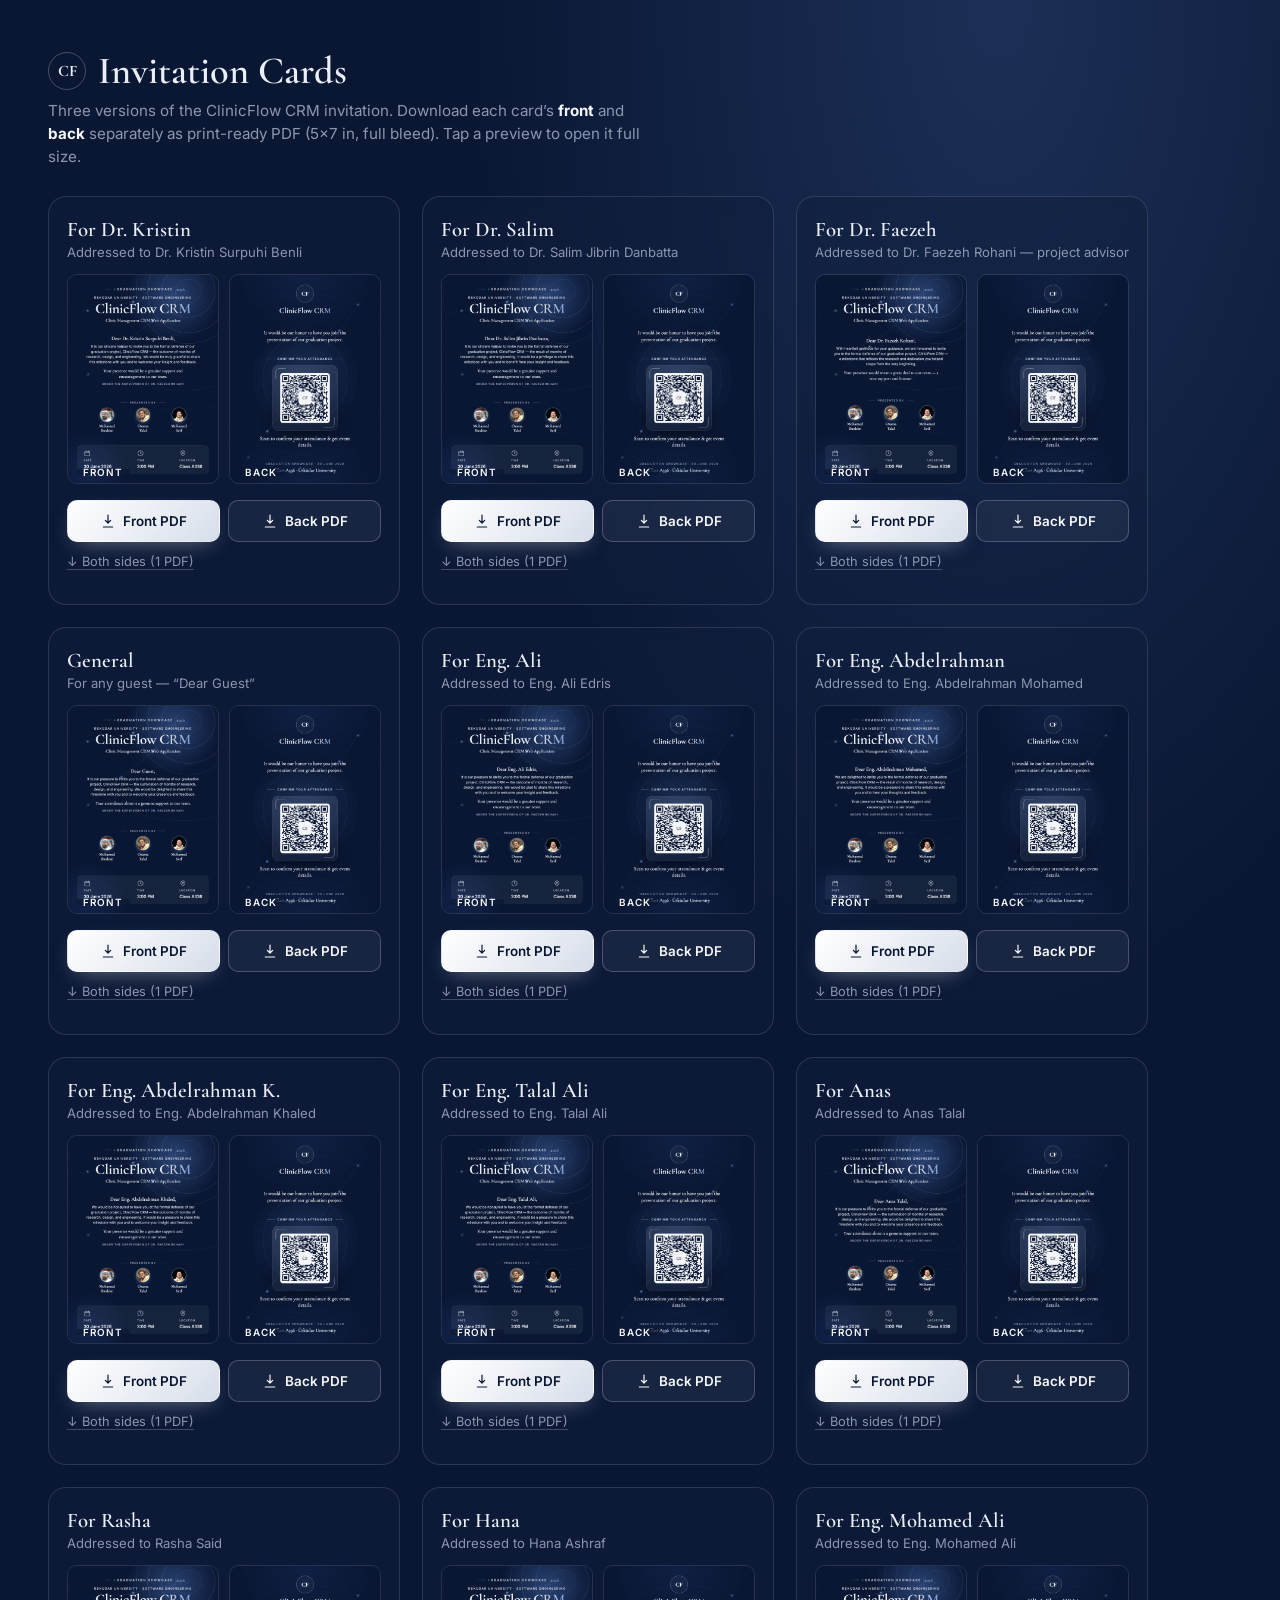
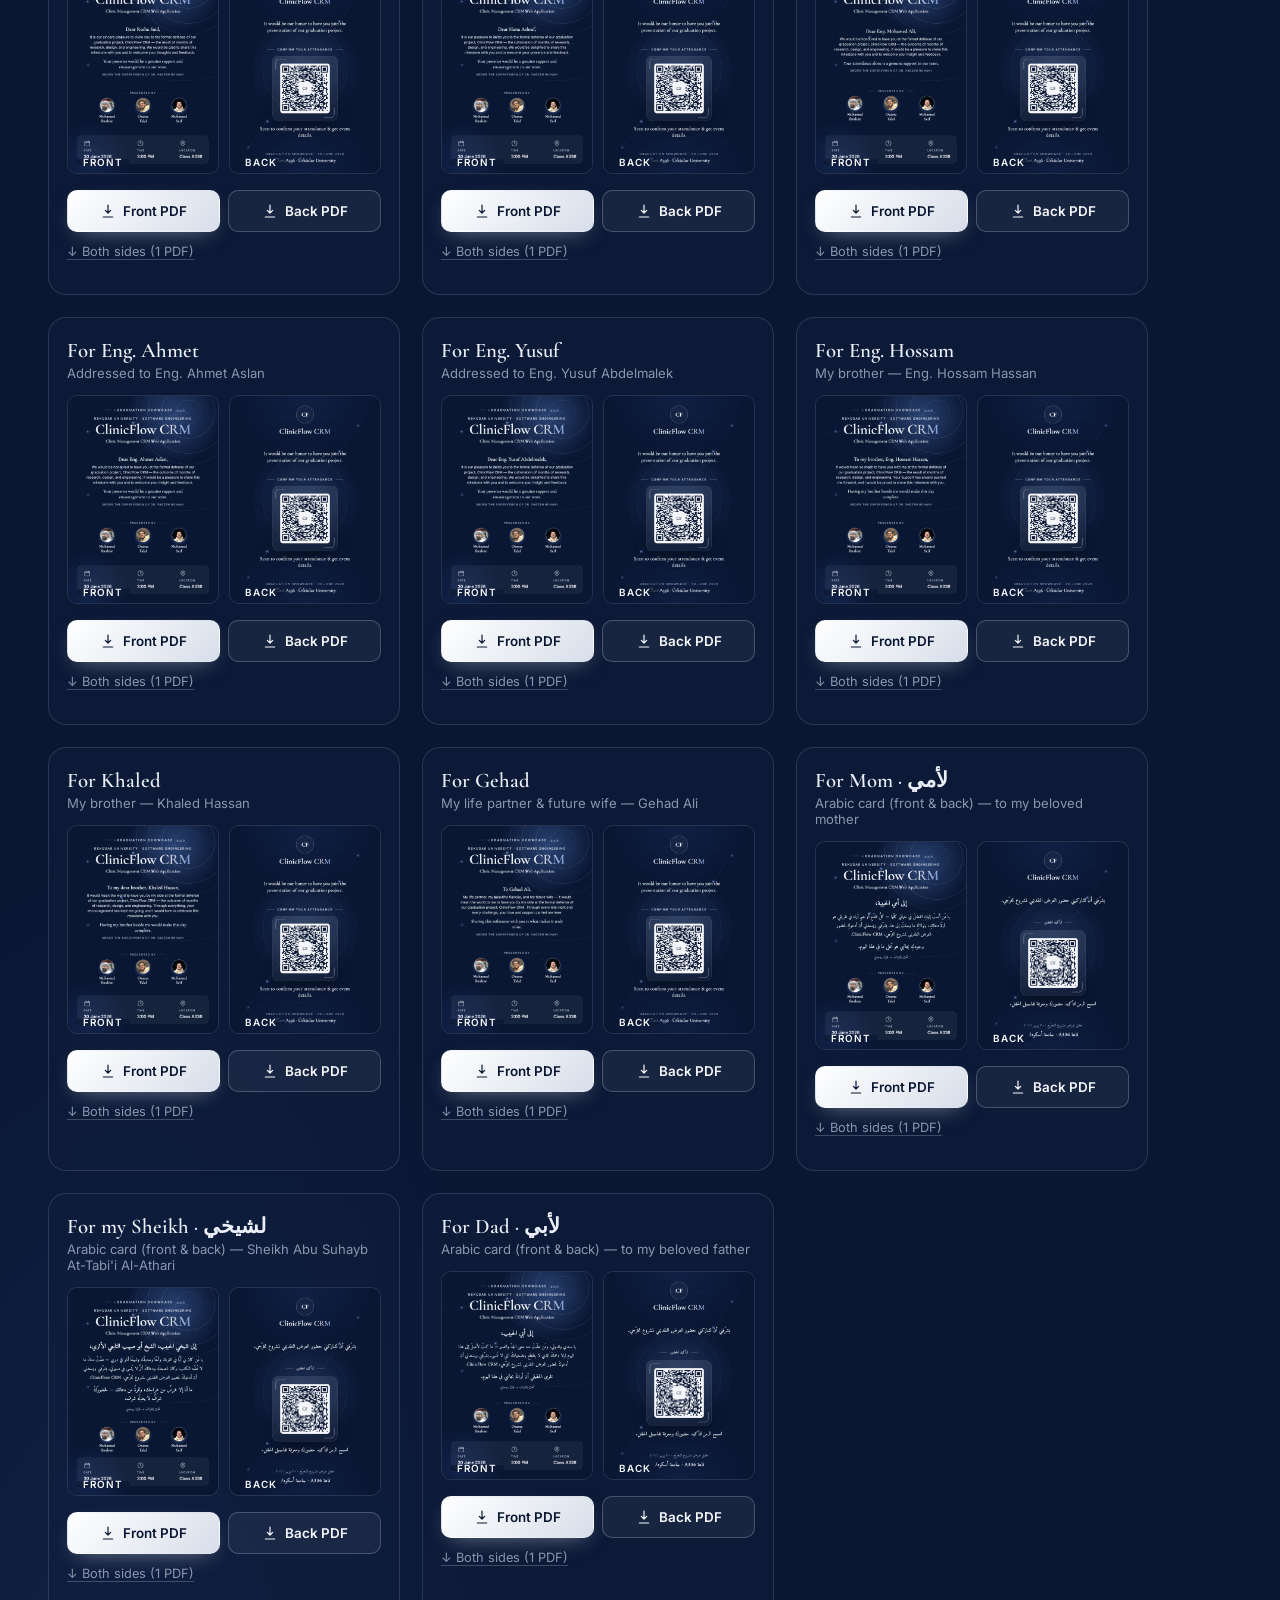
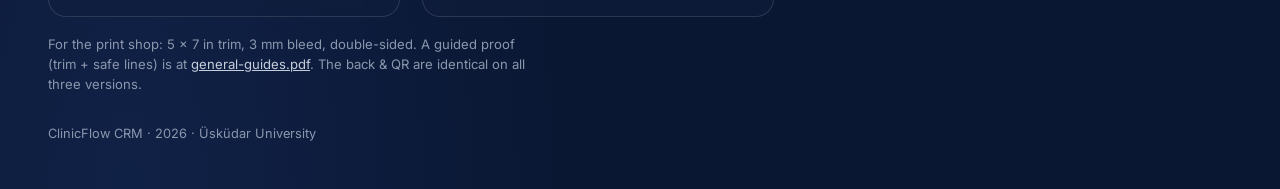
==== commit 510d3f30: "Add card for Eng. Ahmet Aslan (?v=ahmet) — 5x7 + A6 Formal invitation + supervision line; added to b" ====
--- a/card/index.html
+++ b/card/index.html
@@ -237,6 +237,21 @@
       <p class="both"><a href="exports/mohamedali-card.pdf" download>↓ Both sides (1 PDF)</a></p>
     </div>
 
+    <!-- AHMET -->
+    <div class="card">
+      <h2>For Eng. Ahmet</h2>
+      <p class="who">Addressed to Eng. Ahmet Aslan</p>
+      <div class="thumbs">
+        <a href="card.html?v=ahmet&only=front" target="_blank"><img src="exports/ahmet-front.png" alt="Ahmet card front"><span class="lab">Front</span></a>
+        <a href="card.html?v=ahmet&only=back" target="_blank"><img src="exports/ahmet-back.png" alt="Card back"><span class="lab">Back</span></a>
+      </div>
+      <div class="btns">
+        <a class="btn btn-front" href="exports/ahmet-front.pdf" download><svg viewBox="0 0 24 24"><path d="M12 3v12M8 11l4 4 4-4M5 21h14"/></svg>Front PDF</a>
+        <a class="btn btn-back" href="exports/ahmet-back.pdf" download><svg viewBox="0 0 24 24"><path d="M12 3v12M8 11l4 4 4-4M5 21h14"/></svg>Back PDF</a>
+      </div>
+      <p class="both"><a href="exports/ahmet-card.pdf" download>↓ Both sides (1 PDF)</a></p>
+    </div>
+
     <!-- YUSUF -->
     <div class="card">
       <h2>For Eng. Yusuf</h2>
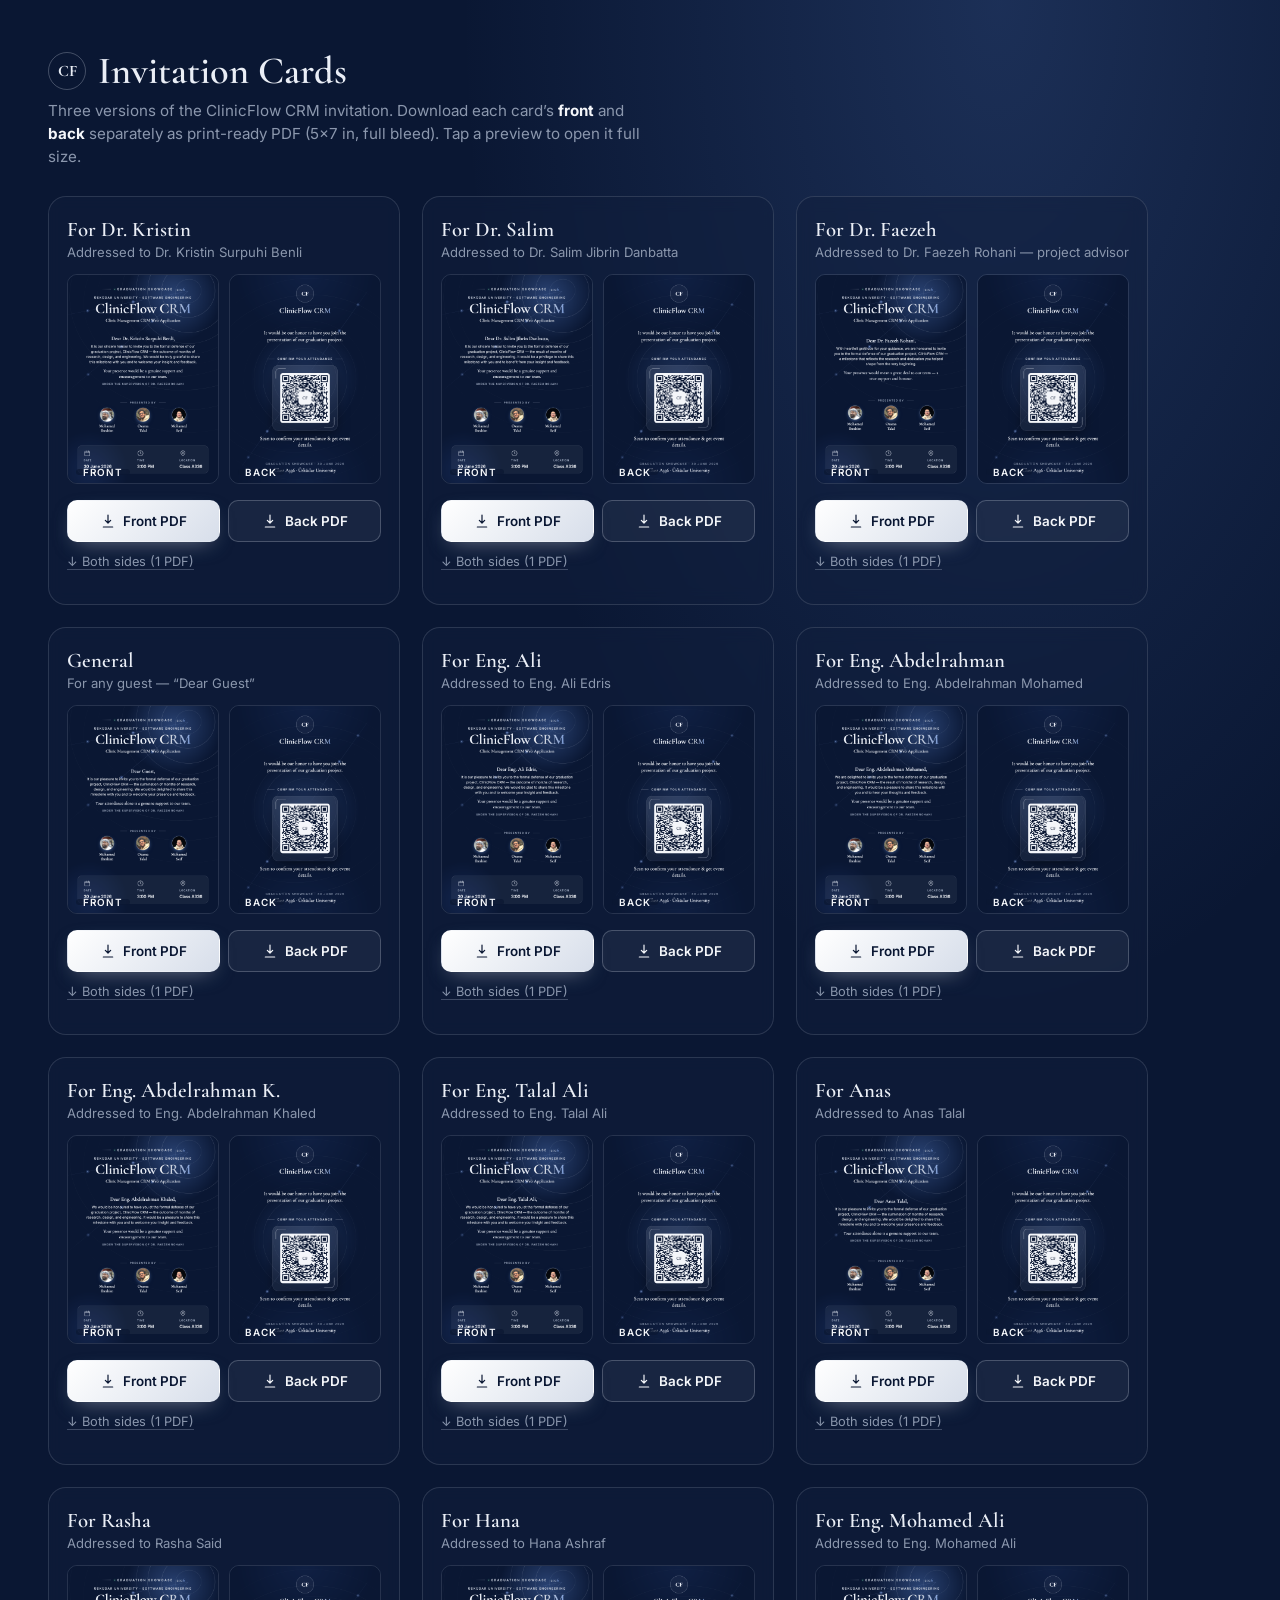
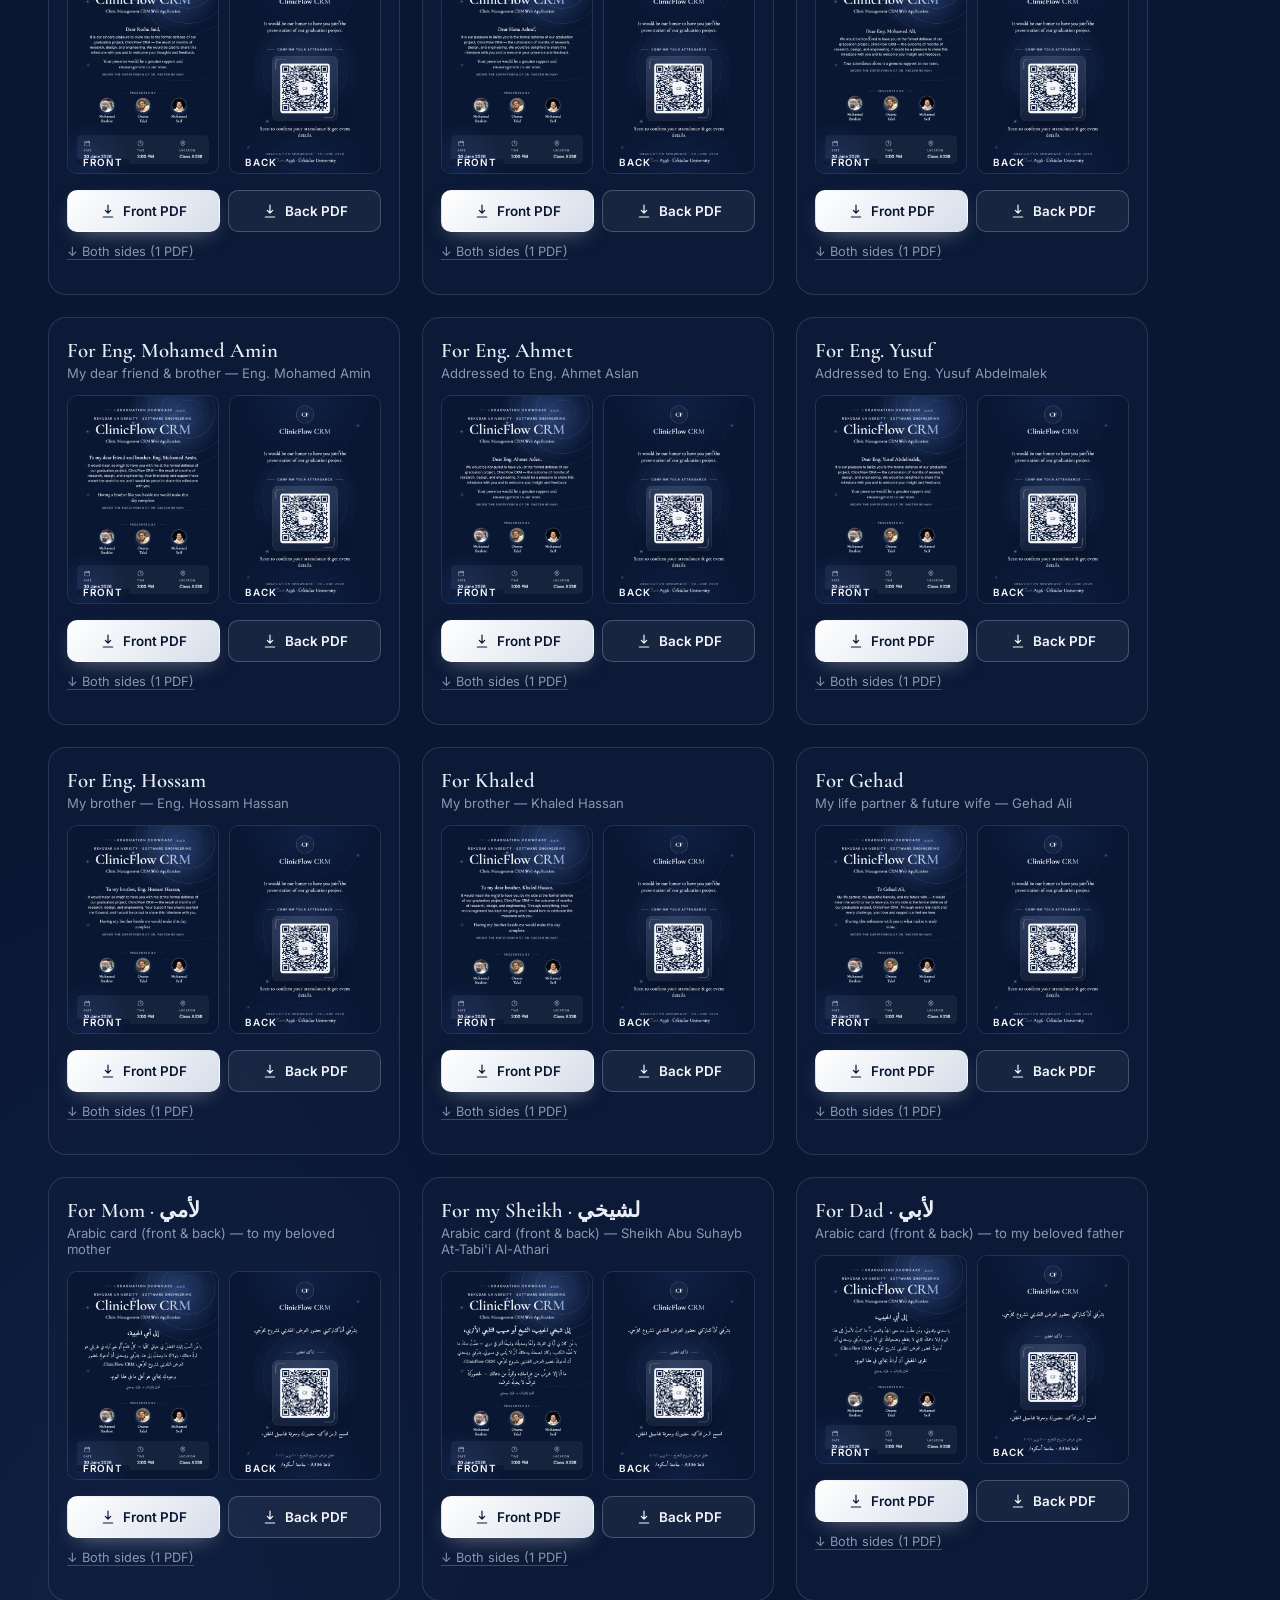
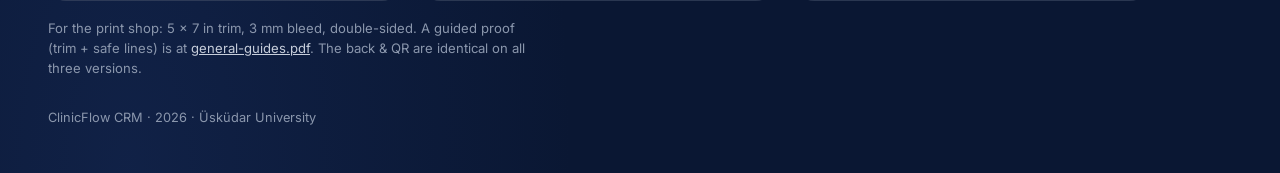
==== commit a4d8fa87: "Add card for Eng. Mohamed Amin (?v=mohamedamin) — friend & brother, 5x7 + A6 Warm English invitation" ====
--- a/card/index.html
+++ b/card/index.html
@@ -237,6 +237,21 @@
       <p class="both"><a href="exports/mohamedali-card.pdf" download>↓ Both sides (1 PDF)</a></p>
     </div>
 
+    <!-- MOHAMED AMIN -->
+    <div class="card">
+      <h2>For Eng. Mohamed Amin</h2>
+      <p class="who">My dear friend &amp; brother — Eng. Mohamed Amin</p>
+      <div class="thumbs">
+        <a href="card.html?v=mohamedamin&only=front" target="_blank"><img src="exports/mohamedamin-front.png" alt="Mohamed Amin card front"><span class="lab">Front</span></a>
+        <a href="card.html?v=mohamedamin&only=back" target="_blank"><img src="exports/mohamedamin-back.png" alt="Card back"><span class="lab">Back</span></a>
+      </div>
+      <div class="btns">
+        <a class="btn btn-front" href="exports/mohamedamin-front.pdf" download><svg viewBox="0 0 24 24"><path d="M12 3v12M8 11l4 4 4-4M5 21h14"/></svg>Front PDF</a>
+        <a class="btn btn-back" href="exports/mohamedamin-back.pdf" download><svg viewBox="0 0 24 24"><path d="M12 3v12M8 11l4 4 4-4M5 21h14"/></svg>Back PDF</a>
+      </div>
+      <p class="both"><a href="exports/mohamedamin-card.pdf" download>↓ Both sides (1 PDF)</a></p>
+    </div>
+
     <!-- AHMET -->
     <div class="card">
       <h2>For Eng. Ahmet</h2>
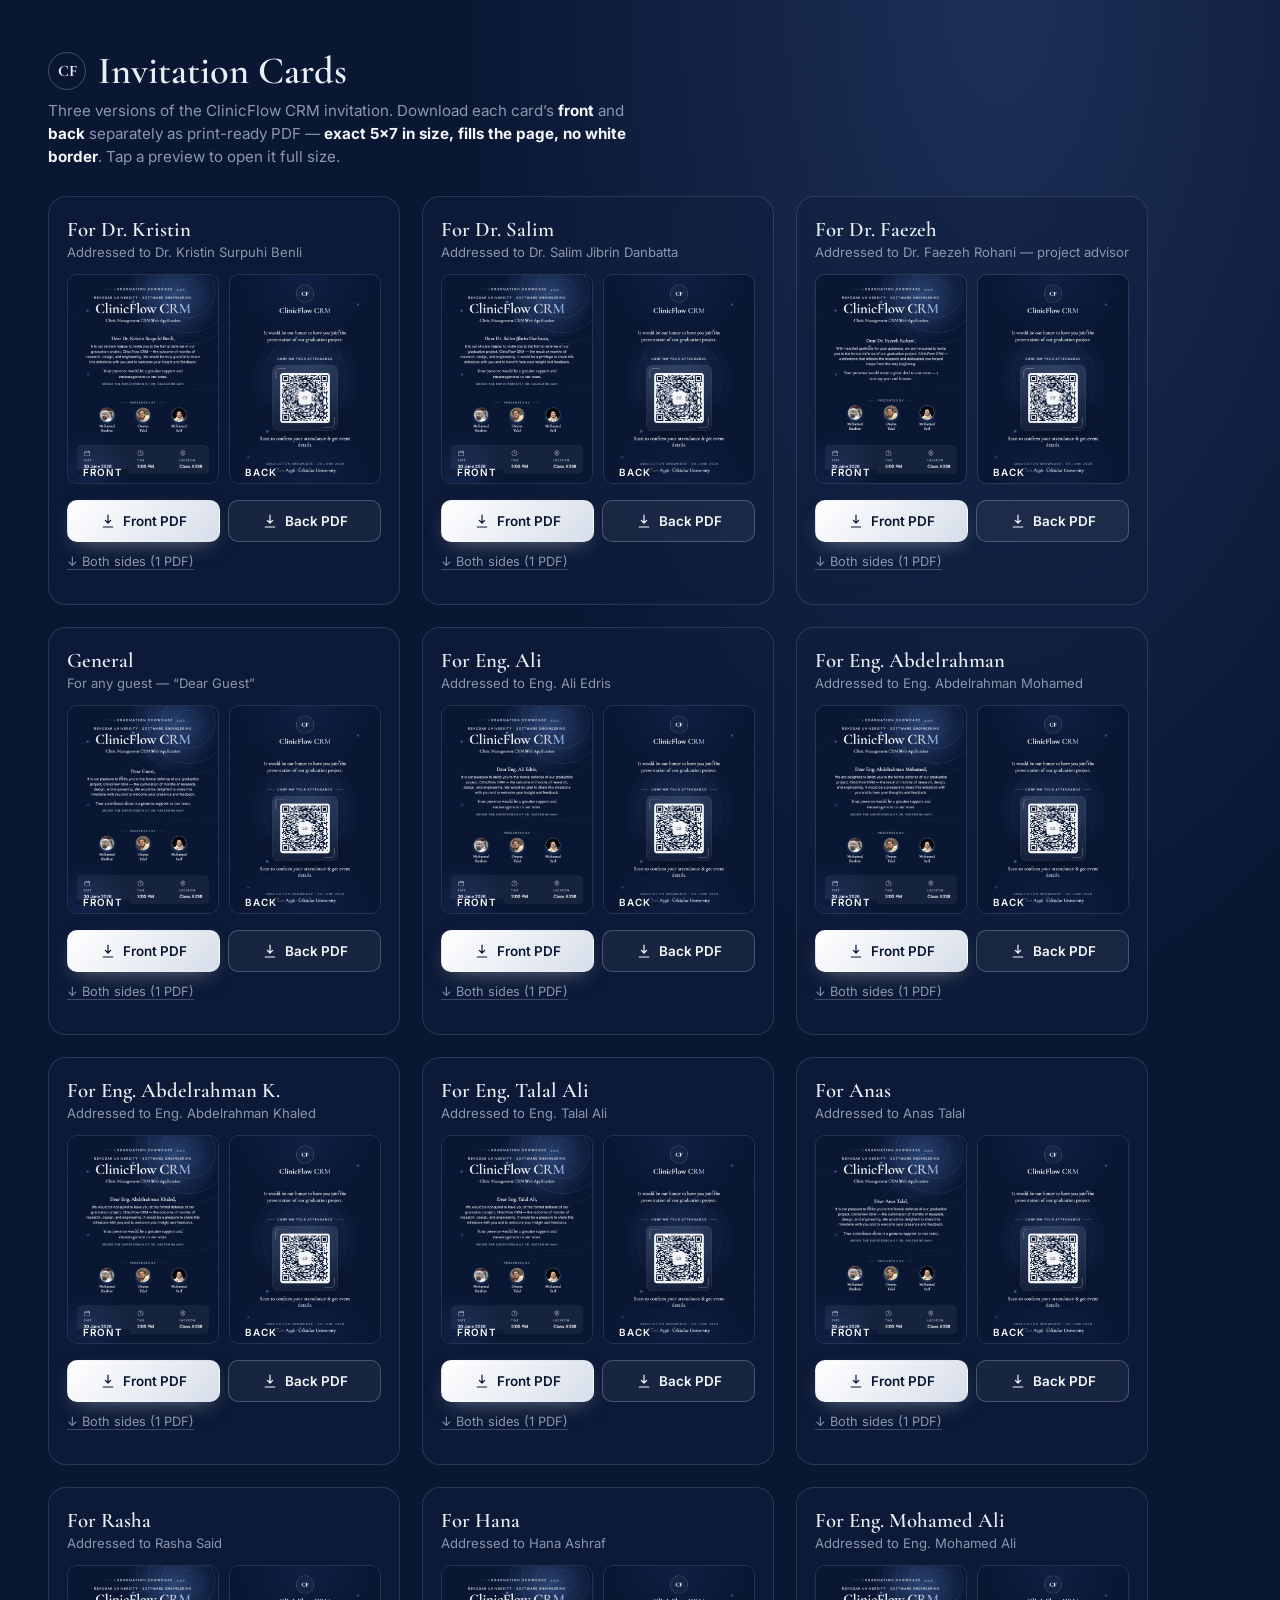
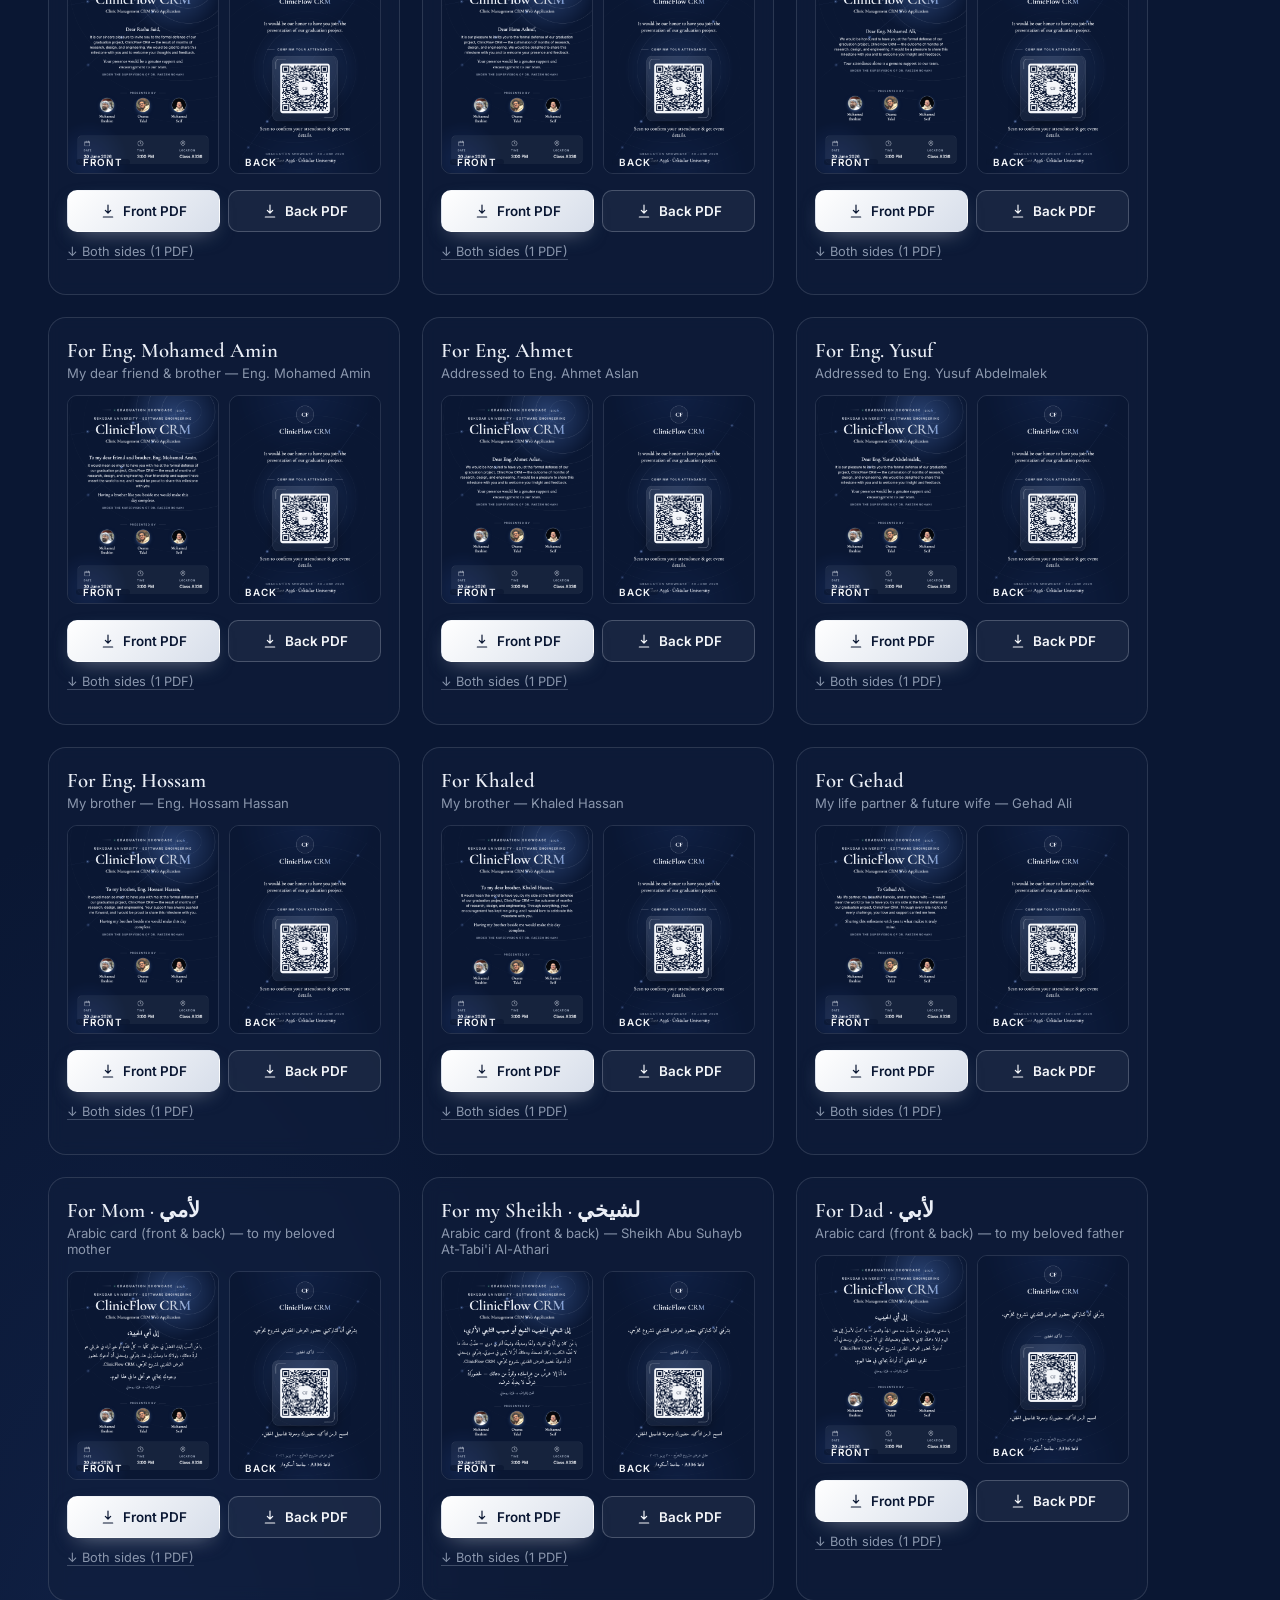
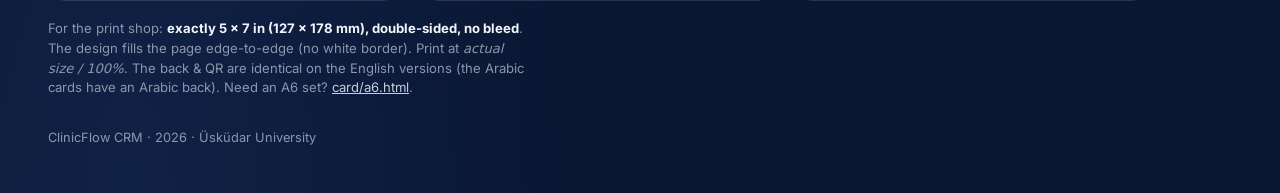
==== commit 7040755c: "Remove bleed: export all cards at exact size (no white border) — 5x7 + A6 The white frame users saw " ====
--- a/card/index.html
+++ b/card/index.html
@@ -54,7 +54,7 @@
   <div class="head"><span class="mono">CF</span><h1>Invitation Cards</h1></div>
   <p class="lead">Three versions of the ClinicFlow CRM invitation. Download each card’s
     <strong style="color:var(--ivory)">front</strong> and <strong style="color:var(--ivory)">back</strong>
-    separately as print-ready PDF (5×7 in, full bleed). Tap a preview to open it full size.</p>
+    separately as print-ready PDF — <strong style="color:var(--ivory)">exact 5×7 in size, fills the page, no white border</strong>. Tap a preview to open it full size.</p>
 
   <div class="grid">
     <!-- KRISTIN -->
@@ -373,9 +373,10 @@
     </div>
   </div>
 
-  <p class="tip">For the print shop: 5 × 7 in trim, 3 mm bleed, double-sided. A guided proof
-    (trim + safe lines) is at <a href="exports/general-guides.pdf" download style="color:var(--silver)">general-guides.pdf</a>.
-    The back &amp; QR are identical on all three versions.</p>
+  <p class="tip">For the print shop: <strong style="color:var(--ivory)">exactly 5 × 7 in (127 × 178 mm),
+    double-sided, no bleed</strong>. The design fills the page edge-to-edge (no white border). Print at
+    <em>actual size / 100%</em>. The back &amp; QR are identical on the English versions (the Arabic
+    cards have an Arabic back). Need an A6 set? <a href="a6.html" style="color:var(--silver)">card/a6.html</a>.</p>
 
   <footer>ClinicFlow CRM · 2026 · Üsküdar University</footer>
 </body>
